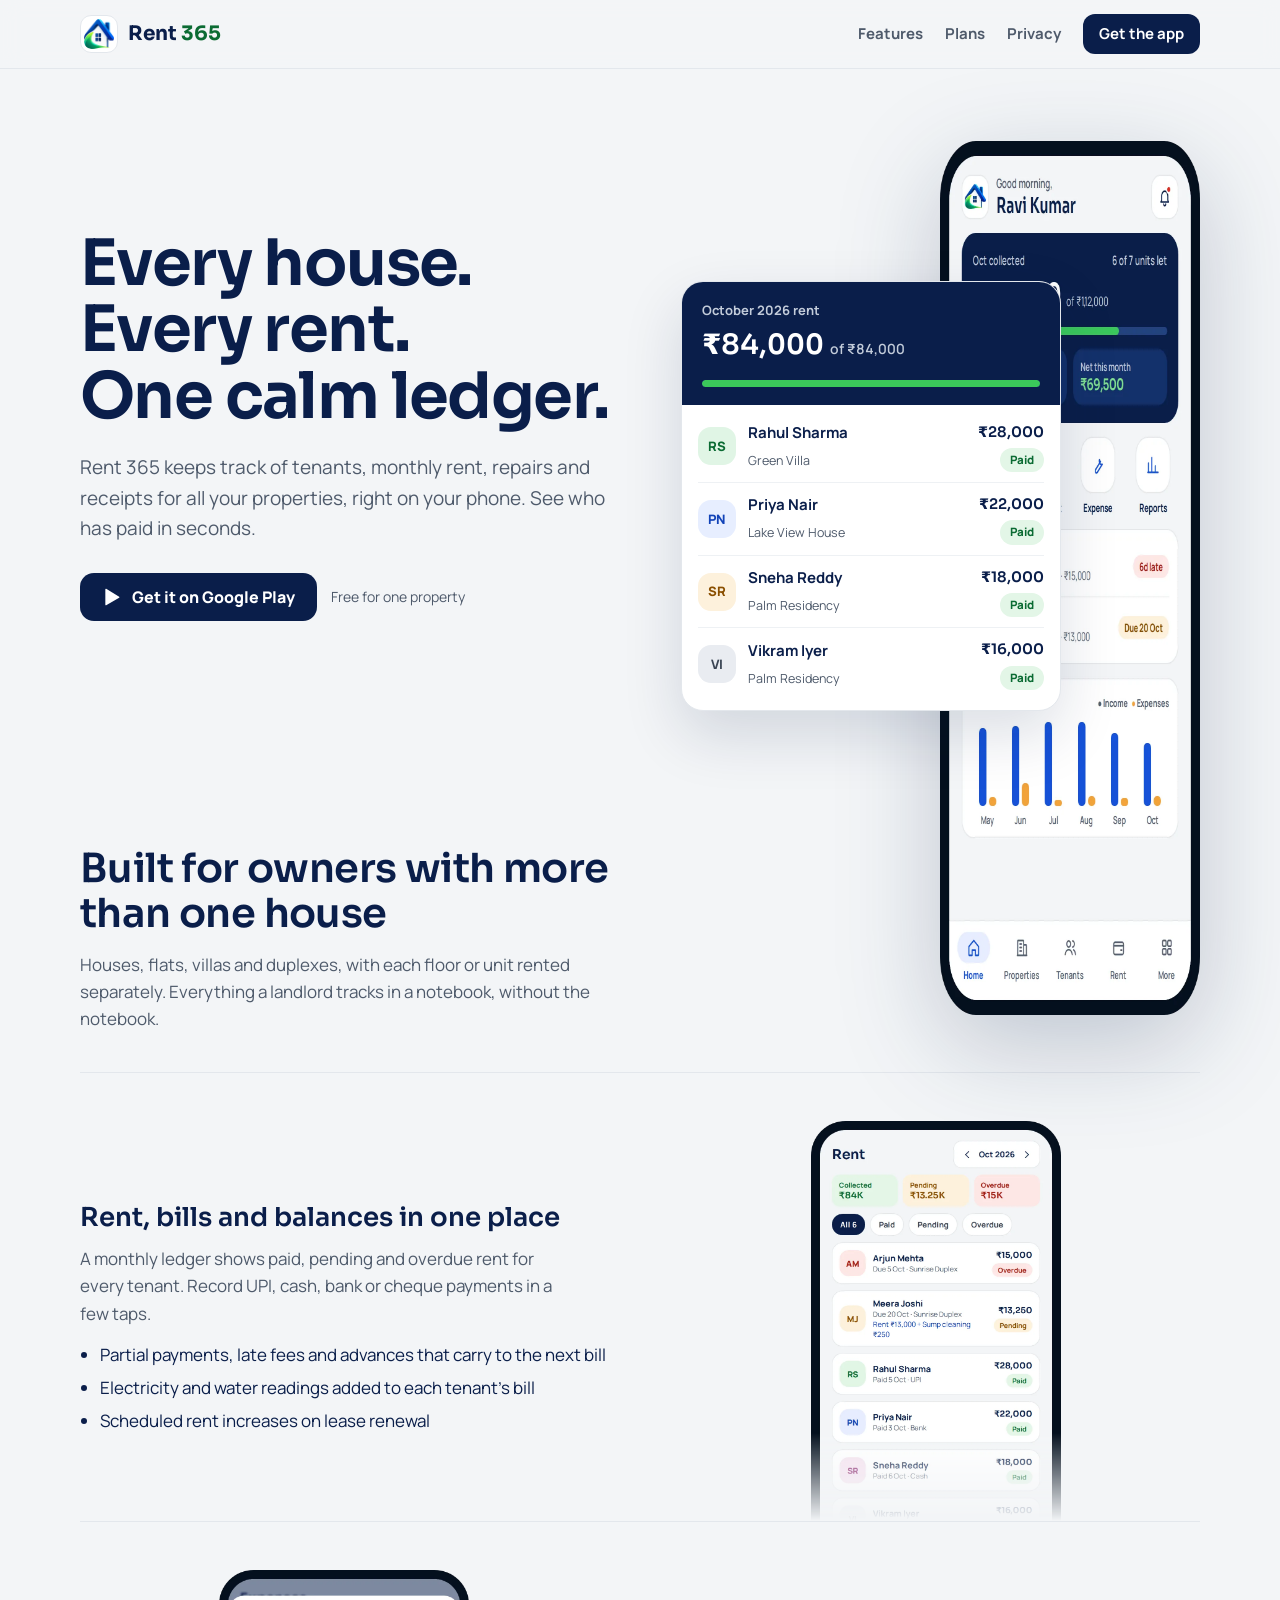
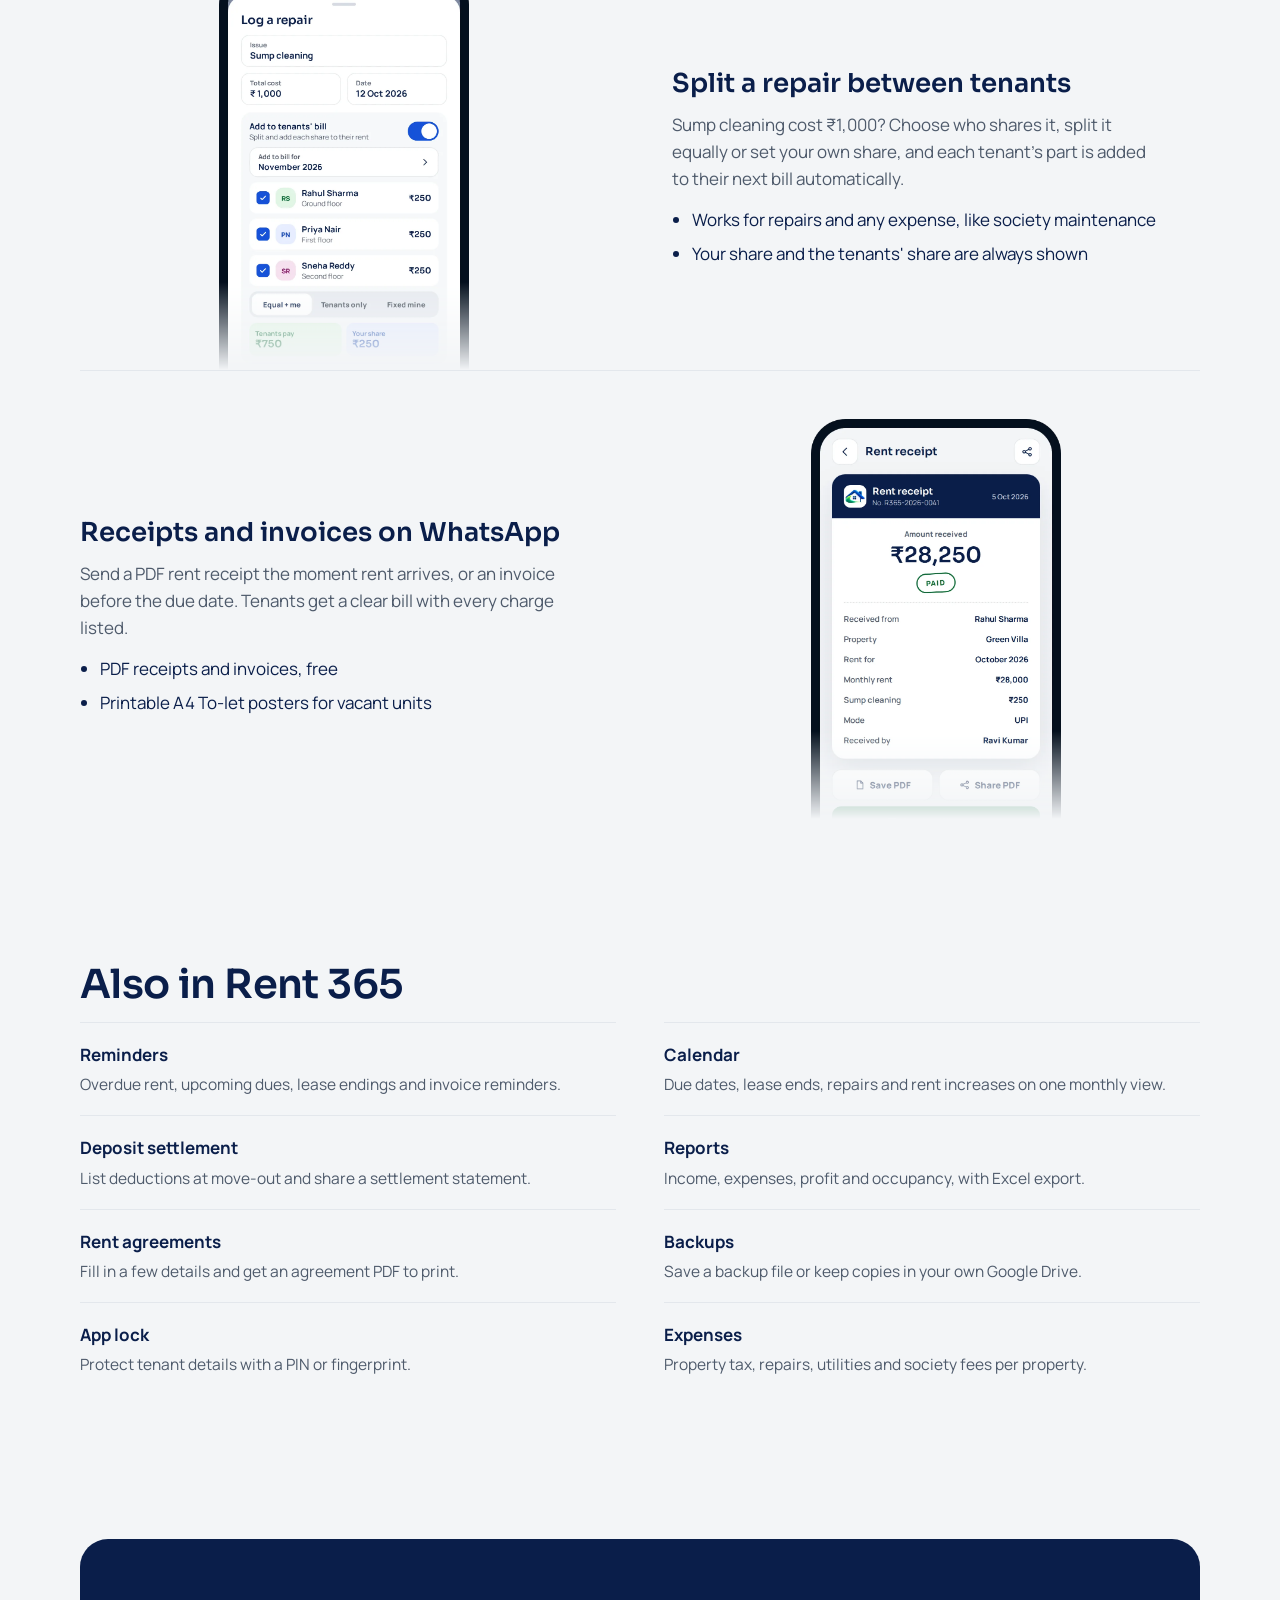
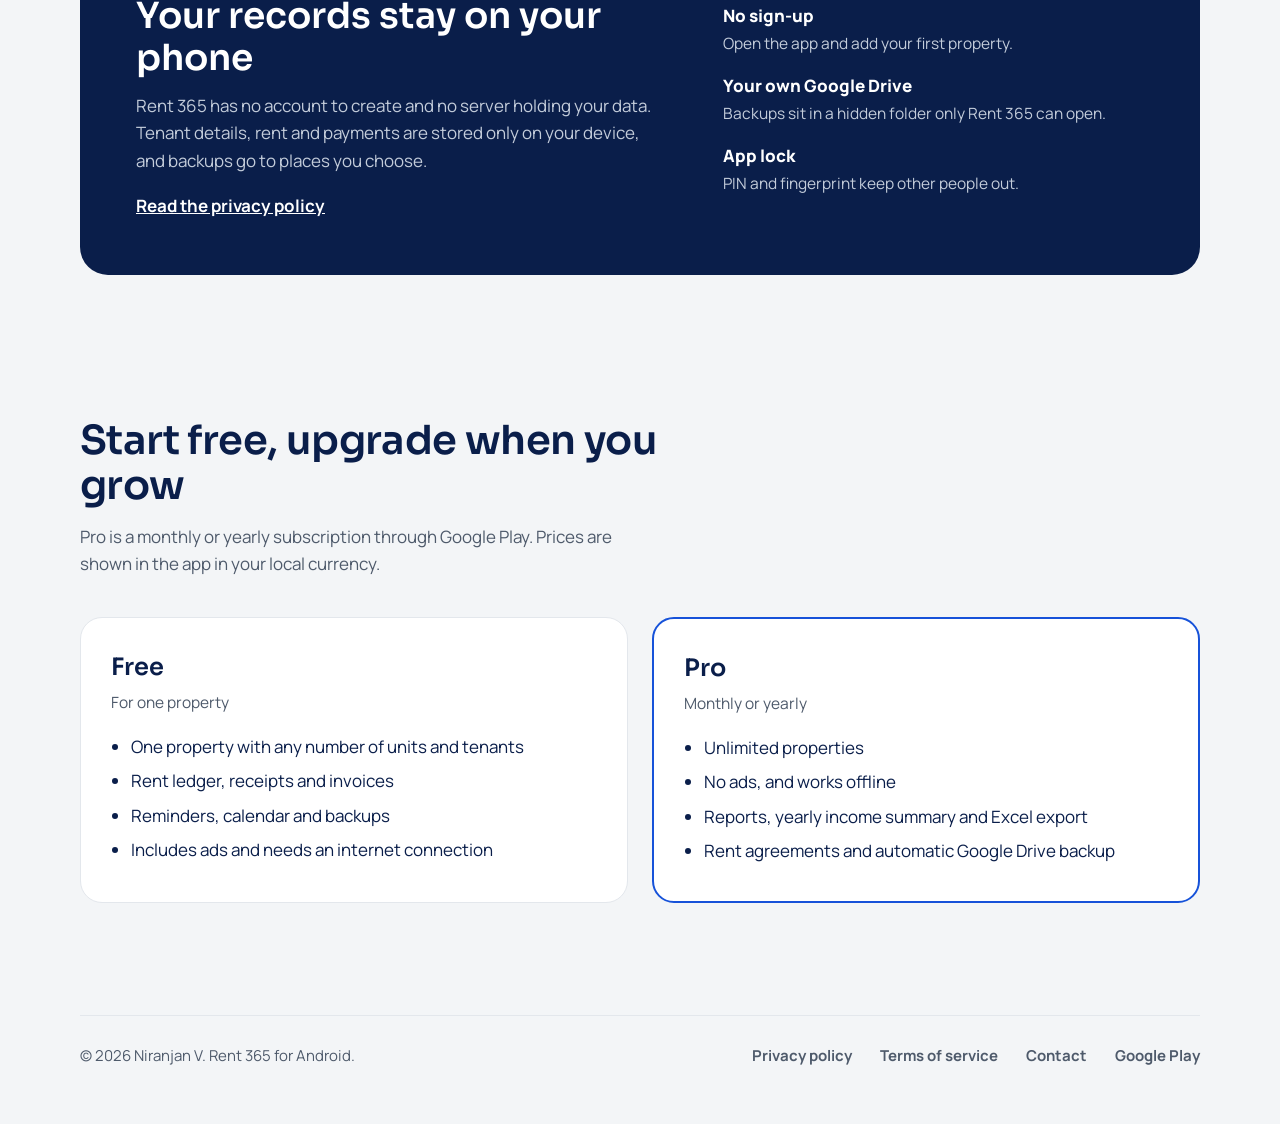
==== index.html @ f8a80441 "Add files via upload" ====
<!doctype html>
<html lang="en">
<head>
<meta charset="utf-8">
<meta name="viewport" content="width=device-width, initial-scale=1">
<title>Rent 365 – Rent manager for house owners</title>
<meta name="description" content="Track tenants, rent, repairs and receipts for all your rental properties in one simple Android app.">
<link rel="icon" href="/img/favicon.png">
<link rel="preconnect" href="https://fonts.googleapis.com">
<link rel="preconnect" href="https://fonts.gstatic.com" crossorigin>
<link href="https://fonts.googleapis.com/css2?family=Manrope:wght@400;500;600;700;800&family=Sora:wght@500;600;700&display=swap" rel="stylesheet">
<link rel="stylesheet" href="/styles.css">
<meta property="og:title" content="Rent 365 – Rent manager for house owners">
<meta property="og:description" content="Tenants, rent, repairs and receipts for all your properties, on your phone.">
<meta property="og:image" content="/img/icon.png">
</head>
<body>
<header class="site-header">
  <div class="wrap">
    <a class="brand" href="/"><img src="/img/icon.png" alt="" width="38" height="38"><span class="brand-name">Rent <em>365</em></span></a>
    <nav class="site-nav" aria-label="Main">
      <a href="#features">Features</a>
      <a href="#plans">Plans</a>
      <a href="/privacy">Privacy</a>
      <a class="btn btn-primary btn-small" href="https://play.google.com/store/apps/details?id=com.ncaps.rent365">Get the app</a>
    </nav>
  </div>
</header>

<main>
  <section class="hero">
    <div class="wrap">
      <div>
        <h1>Every house.<br>Every rent.<br>One calm ledger.</h1>
        <p class="lead">Rent 365 keeps track of tenants, monthly rent, repairs and receipts for all your properties, right on your phone. See who has paid in seconds.</p>
        <div class="actions">
          <a class="btn btn-primary" href="https://play.google.com/store/apps/details?id=com.ncaps.rent365">
            <svg width="20" height="20" viewBox="0 0 24 24" aria-hidden="true" fill="currentColor"><path d="M4 2.8v18.4c0 .5.5.8 1 .6l15.6-8.9c.5-.3.5-1 0-1.3L5 2.2c-.5-.2-1 .1-1 .6z"/></svg>
            Get it on Google Play
          </a>
          <span class="note">Free for one property</span>
        </div>
      </div>

      <div class="stage" aria-label="Example rent ledger for October">
        <img class="phone" src="/img/dashboard.webp" alt="Rent 365 home screen showing rent collected this month" width="420" height="874">
        <div class="ledger" id="ledger">
          <div class="ledger-head">
            <div class="month">October 2026 rent</div>
            <div class="total"><span id="collected">₹62,000</span> <span class="of">of ₹84,000</span></div>
            <div class="bar"><i id="bar"></i></div>
          </div>
          <ul>
            <li><span class="av" style="background:#E0F5E5;color:#0B6B33">RS</span><span class="who"><b>Rahul Sharma</b><small>Green Villa</small></span><span class="amt">₹28,000<br><span class="chip paid">Paid</span></span></li>
            <li><span class="av" style="background:#E7EEFF;color:#1243B8">PN</span><span class="who"><b>Priya Nair</b><small>Lake View House</small></span><span class="amt">₹22,000<br><span class="chip due" data-amount="22000">Due 5 Oct</span></span></li>
            <li><span class="av" style="background:#FDF1DC;color:#8A4F00">SR</span><span class="who"><b>Sneha Reddy</b><small>Palm Residency</small></span><span class="amt">₹18,000<br><span class="chip paid">Paid</span></span></li>
            <li><span class="av" style="background:#E9ECF1;color:#3A4453">VI</span><span class="who"><b>Vikram Iyer</b><small>Palm Residency</small></span><span class="amt">₹16,000<br><span class="chip paid">Paid</span></span></li>
          </ul>
        </div>
      </div>
    </div>
  </section>

  <section class="section" id="features">
    <div class="wrap">
      <h2 class="section-title">Built for owners with more than one house</h2>
      <p class="section-intro">Houses, flats, villas and duplexes, with each floor or unit rented separately. Everything a landlord tracks in a notebook, without the notebook.</p>

      <div class="feature">
        <div>
          <h3>Rent, bills and balances in one place</h3>
          <p>A monthly ledger shows paid, pending and overdue rent for every tenant. Record UPI, cash, bank or cheque payments in a few taps.</p>
          <ul>
            <li>Partial payments, late fees and advances that carry to the next bill</li>
            <li>Electricity and water readings added to each tenant's bill</li>
            <li>Scheduled rent increases on lease renewal</li>
          </ul>
        </div>
        <div class="feature-media"><img src="/img/rent.webp" alt="Rent ledger with paid, pending and overdue tenants" loading="lazy" width="420" height="874"></div>
      </div>

      <div class="feature">
        <div>
          <h3>Split a repair between tenants</h3>
          <p>Sump cleaning cost ₹1,000? Choose who shares it, split it equally or set your own share, and each tenant's part is added to their next bill automatically.</p>
          <ul>
            <li>Works for repairs and any expense, like society maintenance</li>
            <li>Your share and the tenants' share are always shown</li>
          </ul>
        </div>
        <div class="feature-media"><img src="/img/split.webp" alt="Repair cost split between three tenants and the owner" loading="lazy" width="420" height="874"></div>
      </div>

      <div class="feature">
        <div>
          <h3>Receipts and invoices on WhatsApp</h3>
          <p>Send a PDF rent receipt the moment rent arrives, or an invoice before the due date. Tenants get a clear bill with every charge listed.</p>
          <ul>
            <li>PDF receipts and invoices, free</li>
            <li>Printable A4 To-let posters for vacant units</li>
          </ul>
        </div>
        <div class="feature-media"><img src="/img/receipt.webp" alt="Rent receipt ready to send on WhatsApp" loading="lazy" width="420" height="874"></div>
      </div>
    </div>
  </section>

  <section class="section">
    <div class="wrap">
      <h2 class="section-title">Also in Rent 365</h2>
      <ul class="also">
        <li><b>Reminders</b><span>Overdue rent, upcoming dues, lease endings and invoice reminders.</span></li>
        <li><b>Calendar</b><span>Due dates, lease ends, repairs and rent increases on one monthly view.</span></li>
        <li><b>Deposit settlement</b><span>List deductions at move-out and share a settlement statement.</span></li>
        <li><b>Reports</b><span>Income, expenses, profit and occupancy, with Excel export.</span></li>
        <li><b>Rent agreements</b><span>Fill in a few details and get an agreement PDF to print.</span></li>
        <li><b>Backups</b><span>Save a backup file or keep copies in your own Google Drive.</span></li>
        <li><b>App lock</b><span>Protect tenant details with a PIN or fingerprint.</span></li>
        <li><b>Expenses</b><span>Property tax, repairs, utilities and society fees per property.</span></li>
      </ul>
    </div>
  </section>

  <section class="section">
    <div class="wrap">
      <div class="band">
        <div>
          <h2>Your records stay on your phone</h2>
          <p>Rent 365 has no account to create and no server holding your data. Tenant details, rent and payments are stored only on your device, and backups go to places you choose.</p>
          <a href="/privacy">Read the privacy policy</a>
        </div>
        <dl>
          <dt>No sign-up</dt><dd>Open the app and add your first property.</dd>
          <dt>Your own Google Drive</dt><dd>Backups sit in a hidden folder only Rent 365 can open.</dd>
          <dt>App lock</dt><dd>PIN and fingerprint keep other people out.</dd>
        </dl>
      </div>
    </div>
  </section>

  <section class="section" id="plans">
    <div class="wrap">
      <h2 class="section-title">Start free, upgrade when you grow</h2>
      <p class="section-intro">Pro is a monthly or yearly subscription through Google Play. Prices are shown in the app in your local currency.</p>
      <div class="plans">
        <div class="plan">
          <h3>Free</h3>
          <p class="price">For one property</p>
          <ul>
            <li>One property with any number of units and tenants</li>
            <li>Rent ledger, receipts and invoices</li>
            <li>Reminders, calendar and backups</li>
            <li>Includes ads and needs an internet connection</li>
          </ul>
        </div>
        <div class="plan pro">
          <h3>Pro</h3>
          <p class="price">Monthly or yearly</p>
          <ul>
            <li>Unlimited properties</li>
            <li>No ads, and works offline</li>
            <li>Reports, yearly income summary and Excel export</li>
            <li>Rent agreements and automatic Google Drive backup</li>
          </ul>
        </div>
      </div>
    </div>
  </section>
</main>

<footer class="site-footer">
  <div class="wrap">
    <span class="copy">© 2026 Niranjan V. Rent 365 for Android.</span>
    <a href="/privacy">Privacy policy</a>
    <a href="/terms">Terms of service</a>
    <a href="mailto:niranjanvevo@gmail.com">Contact</a>
    <a href="https://play.google.com/store/apps/details?id=com.ncaps.rent365">Google Play</a>
  </div>
</footer>

<script>
// One moment of motion: pending rent turns to "Paid" and the total fills up.
(function () {
  var reduce = window.matchMedia('(prefers-reduced-motion: reduce)').matches;
  var due = Array.prototype.slice.call(document.querySelectorAll('#ledger .chip.due'));
  var collectedEl = document.getElementById('collected');
  var bar = document.getElementById('bar');
  var collected = 62000, expected = 84000;
  function fmt(n) { return '₹' + n.toLocaleString('en-IN'); }
  function settle(chip) {
    chip.classList.remove('due'); chip.classList.add('paid', 'pop'); chip.textContent = 'Paid';
    collected += Number(chip.getAttribute('data-amount'));
    collectedEl.textContent = fmt(collected);
    bar.style.width = Math.round(collected / expected * 100) + '%';
  }
  if (reduce) { due.forEach(settle); return; }
  due.forEach(function (chip, i) { setTimeout(function () { settle(chip); }, 1400 + i * 900); });
})();
</script>
</body>
</html>
---- styles.css ----
:root {
  --navy: #0A1E4A;
  --navy-2: #13306B;
  --blue: #1652D9;
  --blue-soft: #E7EEFF;
  --green: #0B6B33;
  --green-bright: #3BC85A;
  --green-soft: #E3F6E7;
  --amber: #8A4F00;
  --amber-soft: #FDF1DC;
  --red: #A61B12;
  --red-soft: #FDE7E5;
  --ground: #F3F5F7;
  --line: #E3E7EC;
  --ink: #0A1E4A;
  --muted: #4E5A6B;
  --white: #FFFFFF;
  --display: "Sora", "Segoe UI", system-ui, sans-serif;
  --body: "Manrope", "Segoe UI", system-ui, sans-serif;
}
*, *::before, *::after { box-sizing: border-box; }
html { scroll-behavior: smooth; }
body { margin: 0; background: var(--ground); color: var(--ink); font-family: var(--body); font-size: 17px; line-height: 1.6; -webkit-font-smoothing: antialiased; }
img { max-width: 100%; display: block; }
a { color: var(--blue); }
a:hover { color: #0F3FA8; }
:focus-visible { outline: 3px solid var(--blue); outline-offset: 3px; border-radius: 6px; }
.wrap { width: min(1120px, 100% - 40px); margin-inline: auto; }

/* ---- Header */
.site-header { position: sticky; top: 0; z-index: 10; background: rgba(243,245,247,.92); backdrop-filter: blur(10px); border-bottom: 1px solid var(--line); }
.site-header .wrap { display: flex; align-items: center; gap: 24px; height: 68px; }
.brand { display: flex; align-items: center; gap: 10px; text-decoration: none; color: var(--ink); font-family: var(--display); font-weight: 700; font-size: 20px; }
.brand img { width: 38px; height: 38px; border-radius: 11px; background: #fff; border: 1px solid var(--line); padding: 3px; }
.brand-name em { font-style: normal; color: var(--green); }
.site-nav { margin-left: auto; display: flex; align-items: center; gap: 22px; }
.site-nav a { color: var(--muted); text-decoration: none; font-weight: 700; font-size: 15px; }
.site-nav a:hover { color: var(--ink); }
.btn { display: inline-flex; align-items: center; gap: 10px; min-height: 48px; padding: 0 22px; border-radius: 14px; font-weight: 800; font-size: 16px; text-decoration: none; transition: transform .15s ease, background-color .2s ease; }
.btn:active { transform: scale(.98); }
.btn-primary { background: var(--navy); color: #fff; }
.btn-primary:hover { background: var(--navy-2); color: #fff; }
.btn-small { min-height: 40px; padding: 0 16px; font-size: 14px; border-radius: 12px; }
.site-nav .btn-small { color: #fff; }
.btn svg { flex: none; }

/* ---- Hero */
.hero { padding: 72px 0 64px; }
.hero .wrap { display: grid; grid-template-columns: 1.05fr 1fr; gap: 56px; align-items: center; }
.hero h1 { font-family: var(--display); font-weight: 650; font-size: clamp(38px, 5.4vw, 64px); line-height: 1.04; letter-spacing: -0.025em; margin: 0 0 22px; }
.hero p.lead { font-size: 19px; color: var(--muted); max-width: 46ch; margin: 0 0 30px; }
.hero .actions { display: flex; flex-wrap: wrap; gap: 14px; align-items: center; }
.hero .note { font-size: 14px; color: var(--muted); }

.stage { position: relative; min-height: 570px; }
.stage .phone { position: absolute; right: 0; top: 0; width: 260px; filter: drop-shadow(0 30px 50px rgba(10,30,74,.22)); }
.ledger { position: absolute; left: 0; bottom: 0; width: min(380px, 100%); background: #fff; border: 1px solid var(--line); border-radius: 22px; box-shadow: 0 24px 60px rgba(10,30,74,.14); overflow: hidden; z-index: 2; }
.ledger-head { background: var(--navy); color: #fff; padding: 18px 20px; }
.ledger-head .month { font-size: 13px; color: #C3CCDA; font-weight: 700; }
.ledger-head .total { font-family: var(--display); font-size: 28px; font-weight: 600; margin-top: 2px; font-variant-numeric: tabular-nums; }
.ledger-head .of { font-size: 14px; color: #C3CCDA; font-family: var(--body); font-weight: 600; }
.bar { height: 7px; background: #24427F; border-radius: 99px; margin-top: 12px; overflow: hidden; }
.bar i { display: block; height: 100%; width: 74%; background: var(--green-bright); border-radius: 99px; transition: width .7s cubic-bezier(.2,.8,.2,1); }
.ledger ul { list-style: none; margin: 0; padding: 6px 16px 10px; }
.ledger li { display: grid; grid-template-columns: 38px 1fr auto; gap: 12px; align-items: center; padding: 10px 0; border-bottom: 1px solid #EEF1F4; }
.ledger li:last-child { border-bottom: 0; }
.av { width: 38px; height: 38px; border-radius: 13px; display: grid; place-items: center; font-weight: 800; font-size: 13px; }
.who b { display: block; font-size: 15px; }
.who small { color: var(--muted); font-size: 12.5px; }
.amt { text-align: right; font-family: var(--display); font-size: 14.5px; font-weight: 600; }
.chip { display: inline-block; margin-top: 4px; padding: 3px 10px; border-radius: 99px; font-family: var(--body); font-size: 11.5px; font-weight: 800; transition: background-color .35s ease, color .35s ease; }
.chip.paid { background: var(--green-soft); color: var(--green); }
.chip.due { background: var(--amber-soft); color: var(--amber); }
.chip.late { background: var(--red-soft); color: var(--red); }
.chip.pop { animation: pop .45s cubic-bezier(.2,1.4,.3,1); }
@keyframes pop { 0% { transform: scale(.7); } 100% { transform: scale(1); } }

/* ---- Feature rows */
.section { padding: 72px 0; }
.section-title { font-family: var(--display); font-weight: 600; font-size: clamp(28px, 3.4vw, 40px); line-height: 1.12; letter-spacing: -0.015em; margin: 0 0 14px; max-width: 20ch; }
.section-intro { color: var(--muted); max-width: 56ch; margin: 0 0 40px; }
.feature { display: grid; grid-template-columns: 1fr 1fr; gap: 64px; align-items: center; padding: 48px 0 0; border-top: 1px solid var(--line); }
.feature:nth-of-type(even) .feature-media { order: -1; }
.feature h3 { font-family: var(--display); font-weight: 600; font-size: 26px; line-height: 1.2; margin: 0 0 12px; }
.feature p { color: var(--muted); margin: 0 0 14px; max-width: 48ch; }
.feature ul { margin: 0; padding-left: 20px; color: var(--ink); }
.feature li { margin: 6px 0; }
.feature-media { display: flex; justify-content: center; }
.feature-media img { width: 250px; height: 400px; object-fit: cover; object-position: top; -webkit-mask-image: linear-gradient(to bottom, #000 78%, transparent); mask-image: linear-gradient(to bottom, #000 78%, transparent); }

/* ---- Also included */
.also { display: grid; grid-template-columns: repeat(2, minmax(0, 1fr)); gap: 0 48px; margin: 0; padding: 0; list-style: none; }
.also li { padding: 18px 0; border-top: 1px solid var(--line); }
.also b { display: block; font-size: 17px; margin-bottom: 2px; }
.also span { color: var(--muted); font-size: 15.5px; }

/* ---- Privacy band */
.band { background: var(--navy); color: #fff; border-radius: 28px; padding: 56px; display: grid; grid-template-columns: 1.3fr 1fr; gap: 40px; align-items: center; }
.band h2 { font-family: var(--display); font-weight: 600; font-size: clamp(26px, 3vw, 36px); line-height: 1.15; margin: 0 0 14px; }
.band p { color: #C3CCDA; margin: 0 0 18px; max-width: 52ch; }
.band a { color: #fff; font-weight: 700; }
.band dl { margin: 0; }
.band dt { font-weight: 800; }
.band dd { margin: 2px 0 16px; color: #C3CCDA; font-size: 15.5px; }

/* ---- Plans */
.plans { display: grid; grid-template-columns: 1fr 1fr; gap: 24px; }
.plan { background: #fff; border: 1px solid var(--line); border-radius: 22px; padding: 30px; }
.plan.pro { border: 2px solid var(--blue); }
.plan h3 { font-family: var(--display); font-weight: 600; font-size: 24px; margin: 0 0 4px; }
.plan .price { color: var(--muted); margin: 0 0 18px; font-size: 15.5px; }
.plan ul { margin: 0; padding-left: 20px; }
.plan li { margin: 7px 0; }

/* ---- Footer */
.site-footer { padding: 40px 0 56px; color: var(--muted); font-size: 15px; }
.site-footer .wrap { display: flex; flex-wrap: wrap; gap: 14px 28px; align-items: center; border-top: 1px solid var(--line); padding-top: 28px; }
.site-footer a { color: var(--muted); font-weight: 700; text-decoration: none; }
.site-footer a:hover { color: var(--ink); }
.site-footer .copy { margin-right: auto; }

/* ---- Long-form (privacy) */
.doc { padding: 56px 0 24px; }
.doc .wrap { max-width: 760px; }
.doc h1 { font-family: var(--display); font-weight: 650; font-size: clamp(34px, 4.6vw, 48px); line-height: 1.08; letter-spacing: -0.02em; margin: 0 0 10px; }
.doc .meta { color: var(--muted); margin: 0 0 36px; }
.doc .summary { background: #fff; border: 1px solid var(--line); border-left: 5px solid var(--green); border-radius: 14px; padding: 18px 22px; margin: 0 0 40px; }
.doc .summary p { margin: 0; }
.doc h2 { font-family: var(--display); font-weight: 600; font-size: 24px; line-height: 1.25; margin: 44px 0 12px; scroll-margin-top: 90px; }
.doc p, .doc li { line-height: 1.7; }
.doc ul, .doc ol { padding-left: 22px; }
.doc li { margin: 6px 0; }
.doc table { width: 100%; border-collapse: collapse; margin: 14px 0 6px; font-size: 15.5px; background: #fff; border-radius: 12px; overflow: hidden; border: 1px solid var(--line); }
.doc th, .doc td { text-align: left; padding: 11px 14px; border-bottom: 1px solid var(--line); vertical-align: top; }
.doc th { background: #F7F8FA; font-weight: 800; }
.doc tr:last-child td { border-bottom: 0; }
.table-scroll { overflow-x: auto; }
.toc { columns: 2; column-gap: 32px; padding-left: 20px; margin: 0 0 8px; }
.toc li { break-inside: avoid; margin: 0 0 10px; }

/* ---- Responsive */
@media (max-width: 900px) {
  .hero .wrap, .feature, .band, .plans { grid-template-columns: 1fr; }
  .hero { padding-top: 40px; }
  .stage { min-height: 0; }
  .stage .phone { display: none; }
  .ledger { position: relative; width: 100%; max-width: 460px; }
  .feature:nth-of-type(even) .feature-media { order: 0; }
  .band { padding: 34px 26px; }
  .also { grid-template-columns: 1fr; }
}
@media (max-width: 560px) {
  body { font-size: 16px; }
  .site-nav a:not(.btn) { display: none; }
  .toc { columns: 1; }
}
@media (prefers-reduced-motion: reduce) {
  html { scroll-behavior: auto; }
  *, *::before, *::after { animation: none !important; transition: none !important; }
}
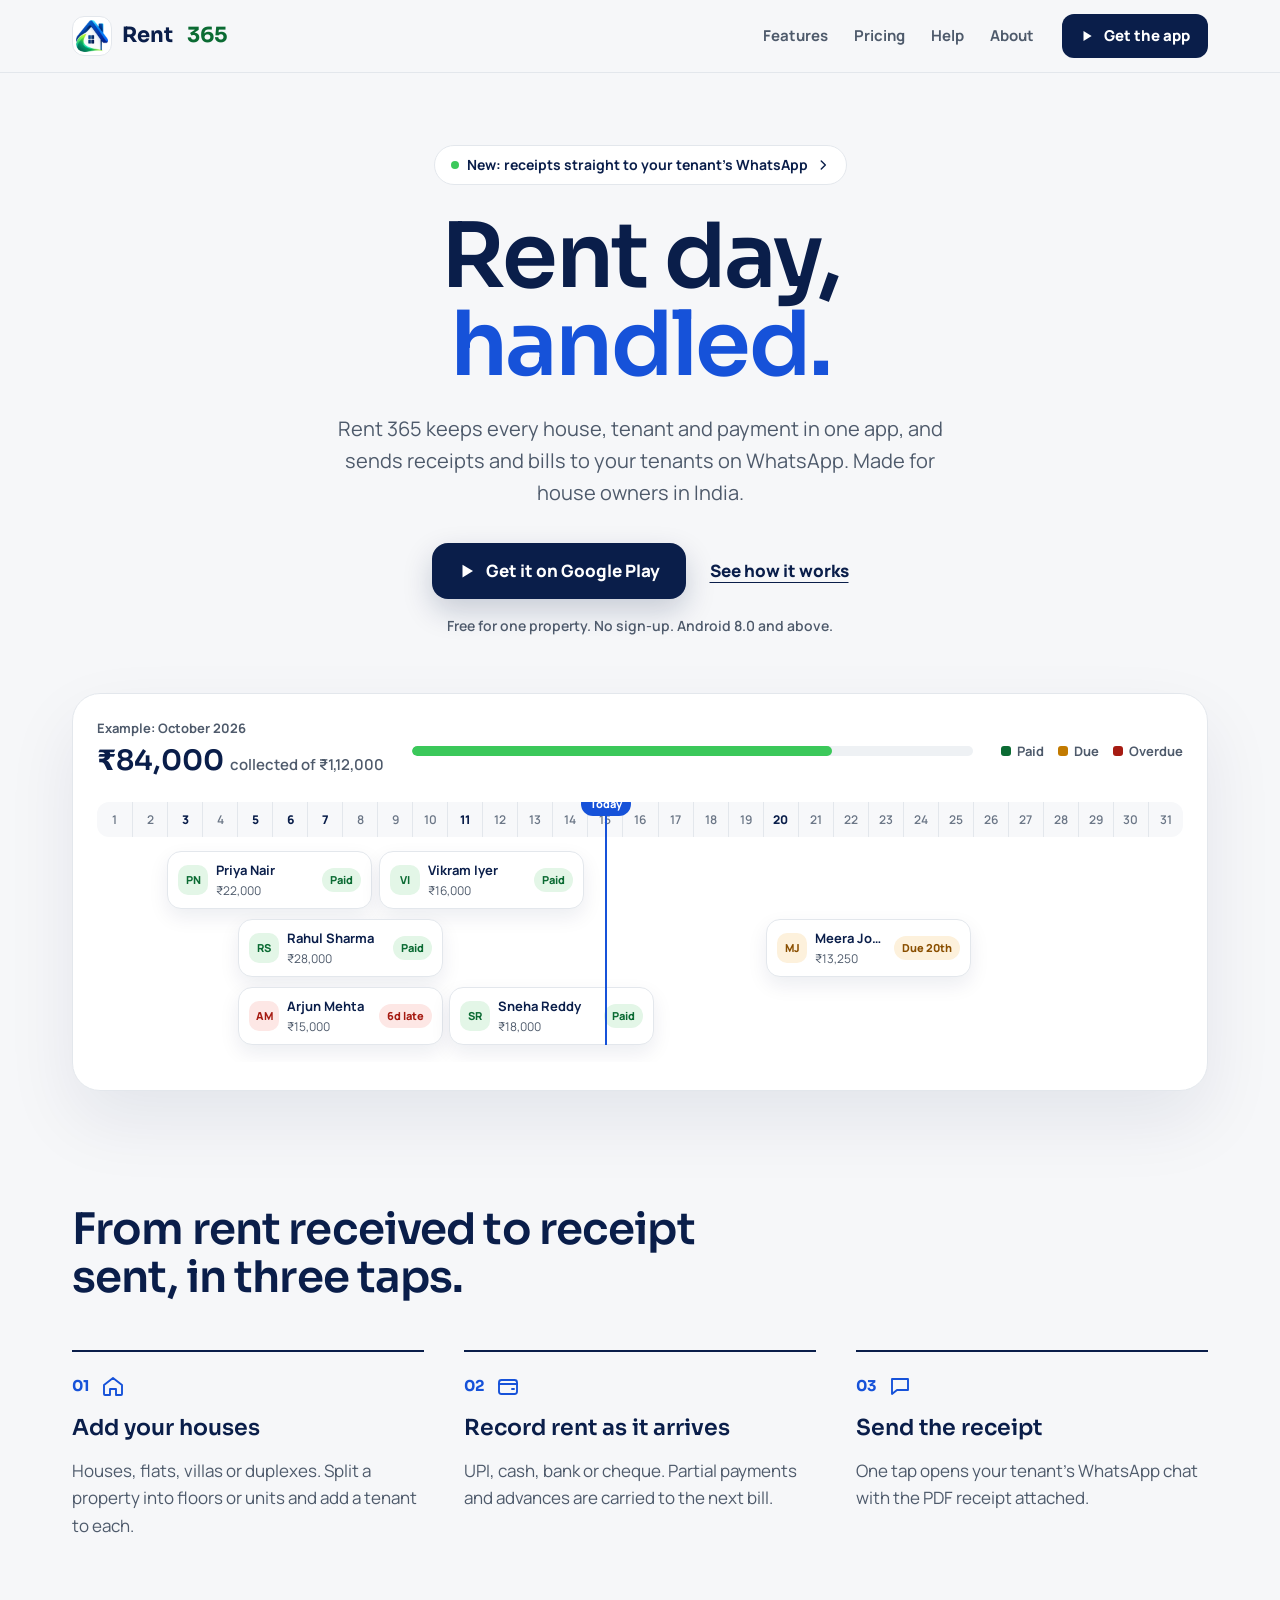
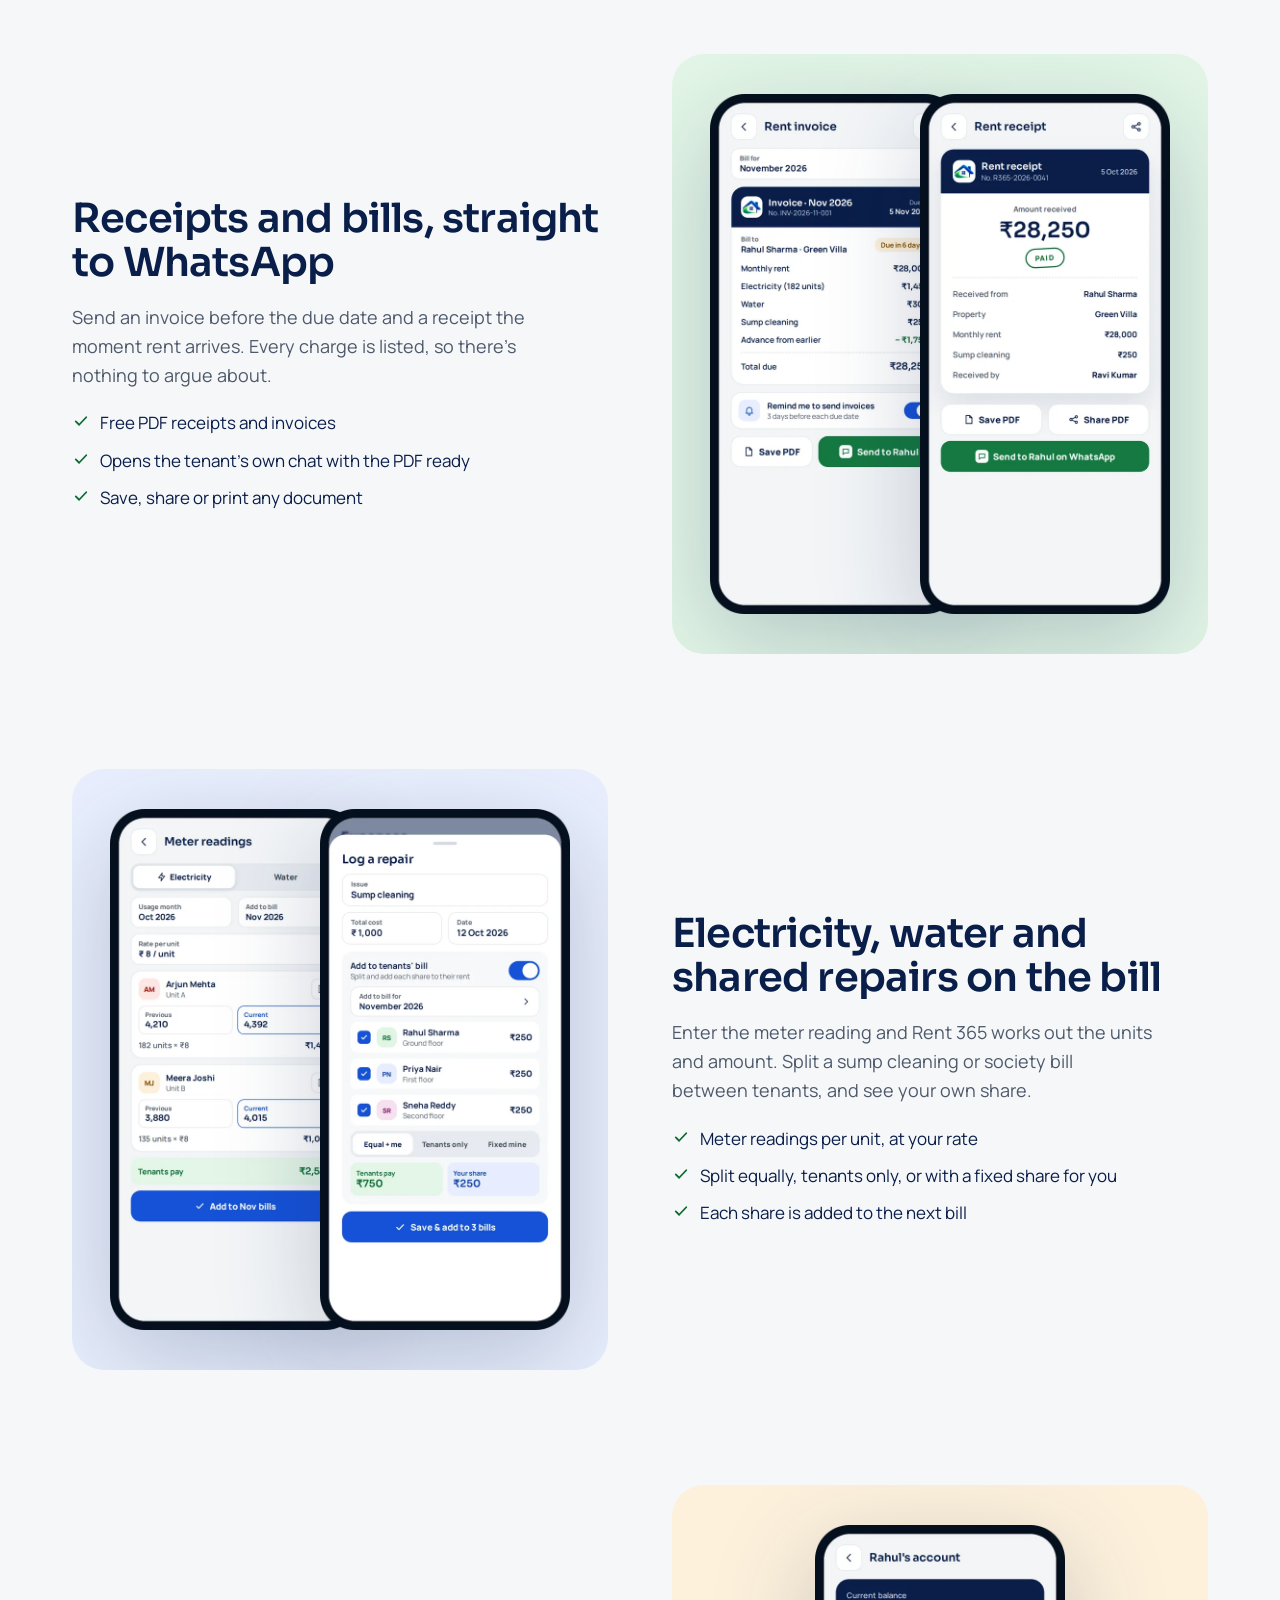
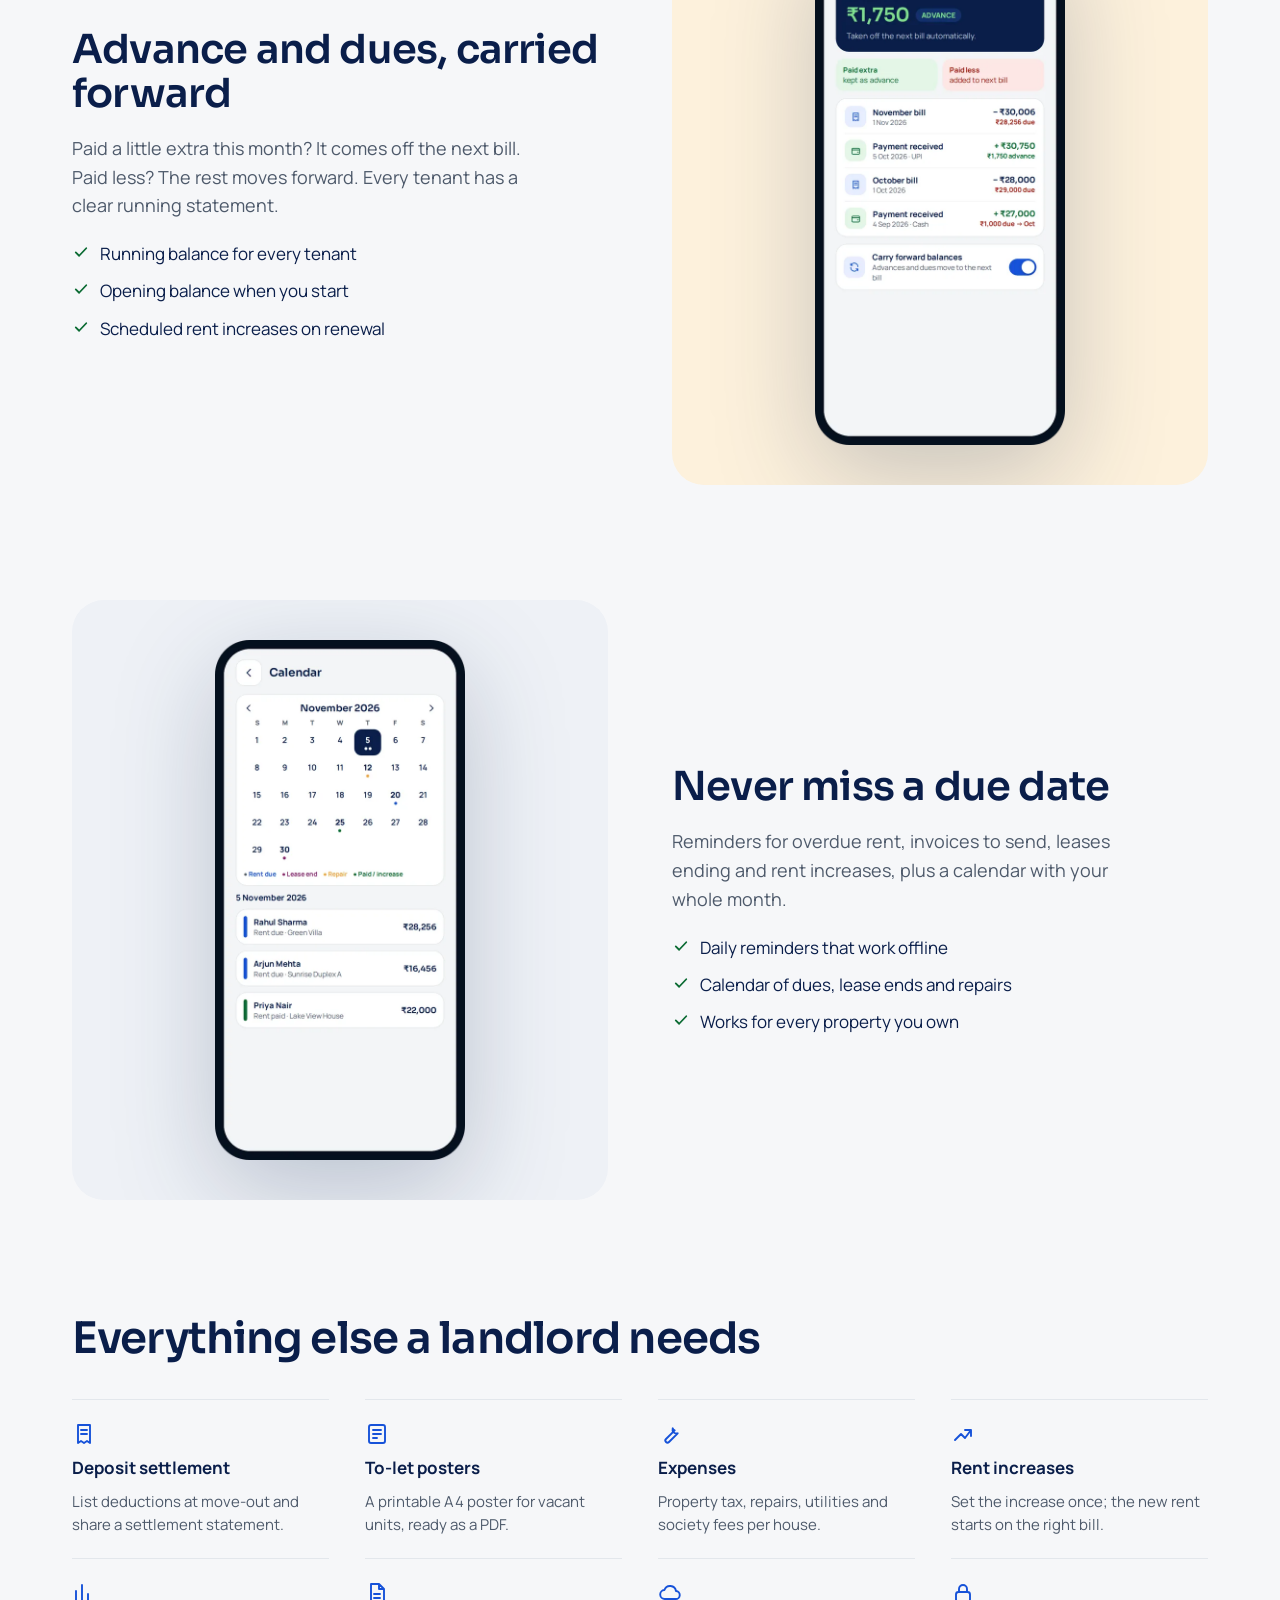
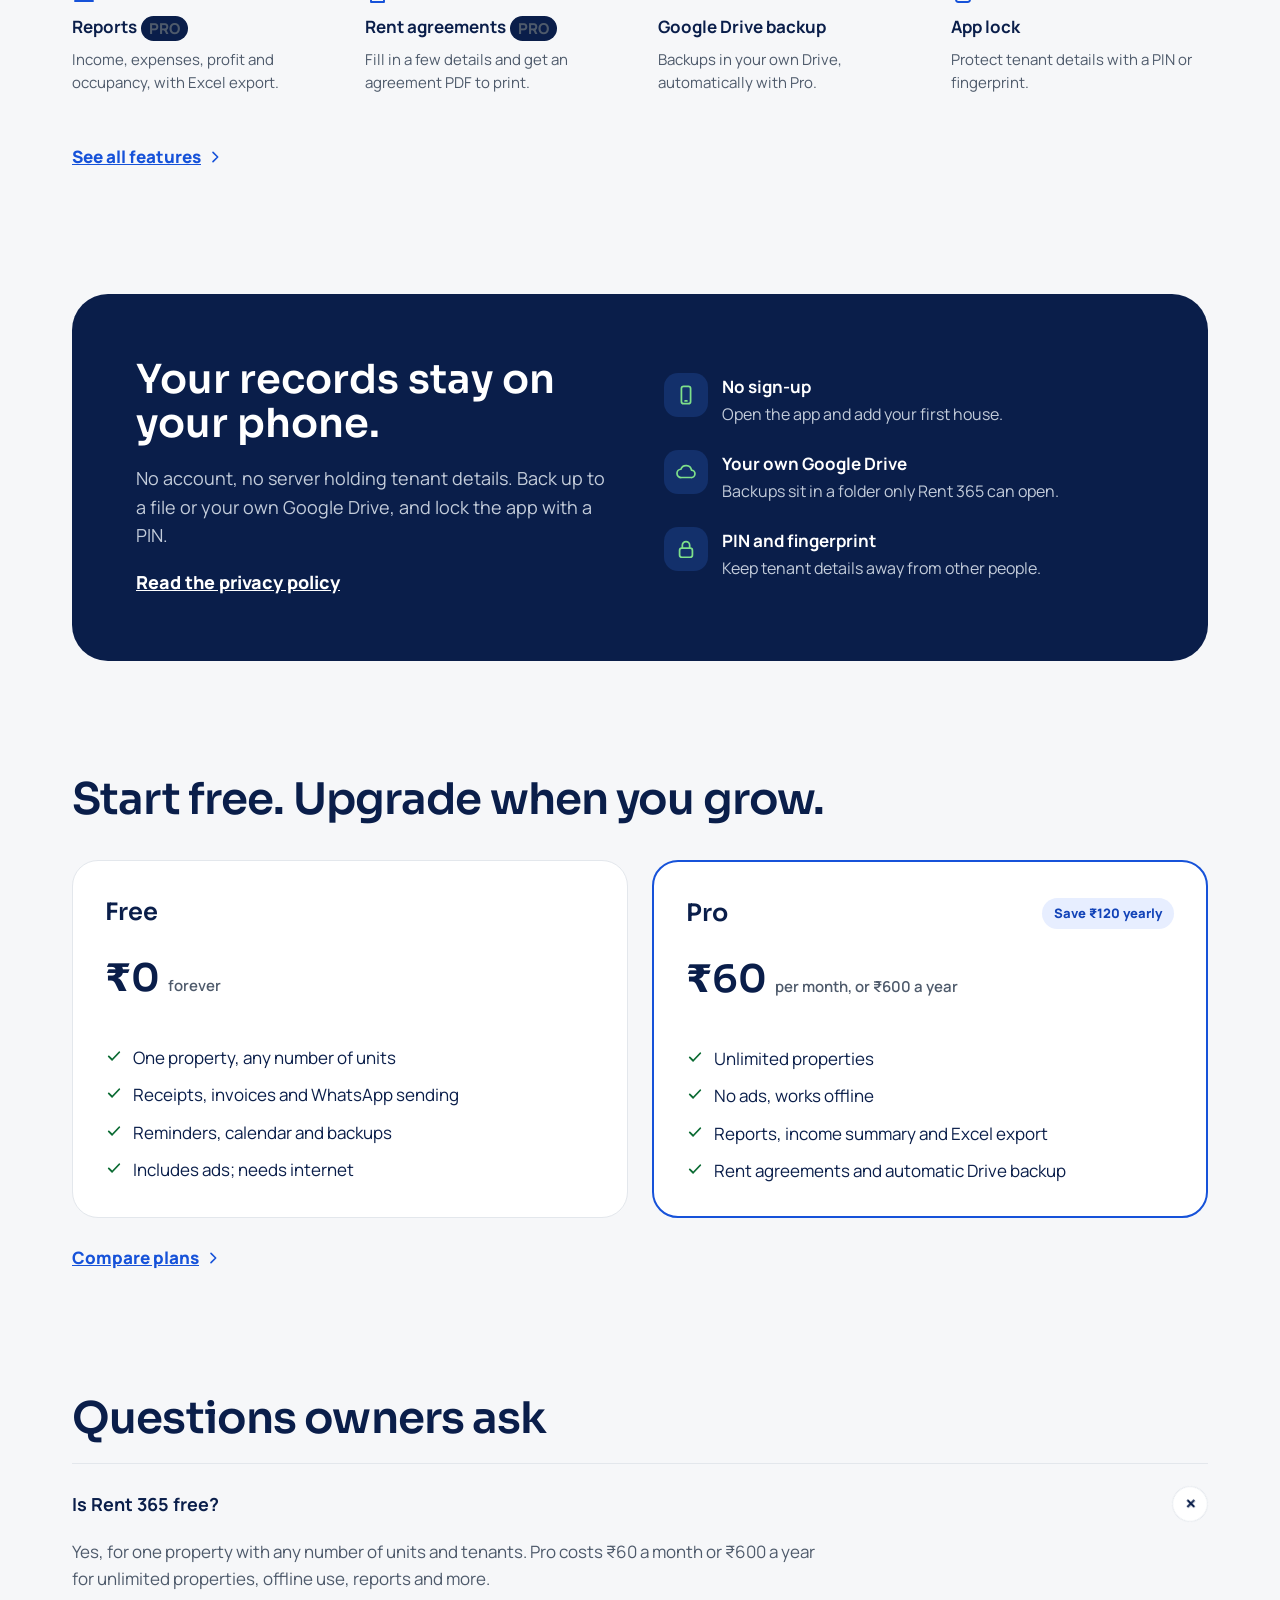
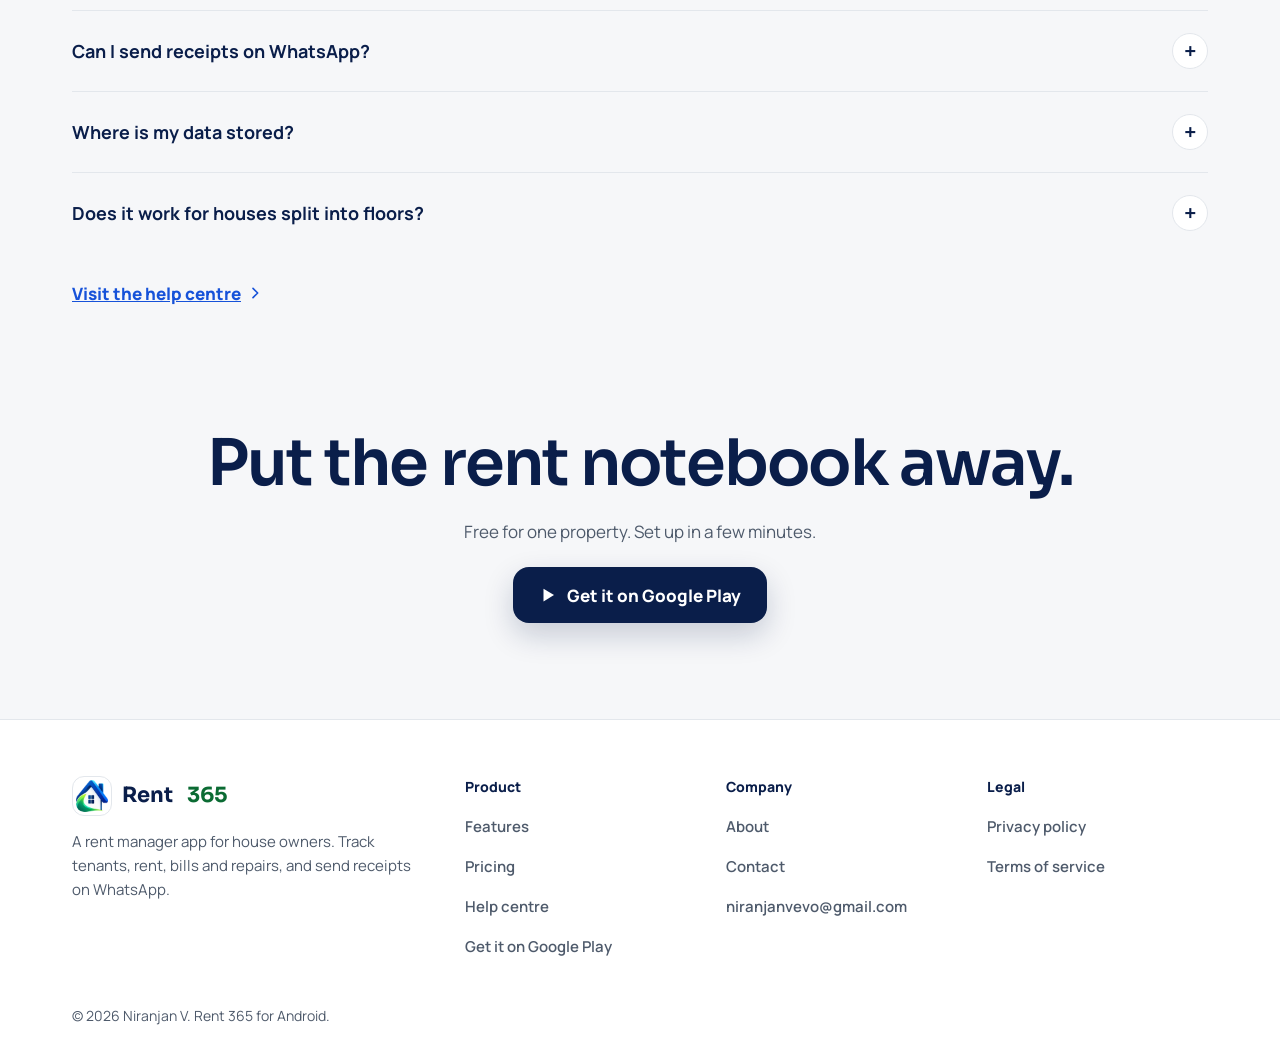
==== commit b5fe351c: "Add files via upload" ====
--- a/index.html
+++ b/index.html
@@ -1,201 +1,142 @@
 <!doctype html>
-<html lang="en">
+<html lang="en-IN">
 <head>
 <meta charset="utf-8">
 <meta name="viewport" content="width=device-width, initial-scale=1">
-<title>Rent 365 – Rent manager for house owners</title>
-<meta name="description" content="Track tenants, rent, repairs and receipts for all your rental properties in one simple Android app.">
-<link rel="icon" href="/img/favicon.png">
-<link rel="preconnect" href="https://fonts.googleapis.com">
-<link rel="preconnect" href="https://fonts.gstatic.com" crossorigin>
-<link href="https://fonts.googleapis.com/css2?family=Manrope:wght@400;500;600;700;800&family=Sora:wght@500;600;700&display=swap" rel="stylesheet">
-<link rel="stylesheet" href="/styles.css">
-<meta property="og:title" content="Rent 365 – Rent manager for house owners">
-<meta property="og:description" content="Tenants, rent, repairs and receipts for all your properties, on your phone.">
-<meta property="og:image" content="/img/icon.png">
+<title>Rent 365 – Rent manager app for house owners</title>
+<meta name="description" content="Track tenants, rent, electricity bills and repairs for all your rental properties. Send receipts and invoices on WhatsApp. Free for one property.">
+<meta name="robots" content="index, follow, max-image-preview:large">
+<link rel="canonical" href="https://SITE_URL/">
+<meta name="theme-color" content="#F6F7F9">
+<link rel="icon" href="/favicon.png" type="image/png">
+<link rel="apple-touch-icon" href="/apple-touch-icon.png">
+<link rel="preload" href="/fonts/sora.woff2" as="font" type="font/woff2" crossorigin>
+<link rel="preload" href="/fonts/manrope.woff2" as="font" type="font/woff2" crossorigin>
+
+<meta property="og:type" content="website">
+<meta property="og:site_name" content="Rent 365">
+<meta property="og:title" content="Rent 365 – Rent manager app for house owners">
+<meta property="og:description" content="Track tenants, rent, electricity bills and repairs for all your rental properties. Send receipts and invoices on WhatsApp. Free for one property.">
+<meta property="og:url" content="https://SITE_URL/">
+<meta property="og:image" content="https://SITE_URL/img/og-image.jpg">
+<meta property="og:image:width" content="1200">
+<meta property="og:image:height" content="630">
+<meta property="og:locale" content="en_IN">
+<meta name="twitter:card" content="summary_large_image">
+<style>@font-face{font-family:Sora;src:url(/fonts/sora.woff2) format("woff2");font-weight:100 900;font-display:swap}@font-face{font-family:Manrope;src:url(/fonts/manrope.woff2) format("woff2");font-weight:200 800;font-display:swap}:root{--navy:#0A1E4A;--blue:#1652D9;--green:#0B6B33;--lime:#3BC85A;--ground:#F6F7F9;--line:#E3E7EC;--muted:#4E5A6B;--display:Sora,"Segoe UI",system-ui,sans-serif;--body:Manrope,"Segoe UI",system-ui,sans-serif}*,*::before,*::after{box-sizing:border-box}html{scroll-behavior:smooth;-webkit-text-size-adjust:100%}body{margin:0;background:var(--ground);color:var(--navy);font-family:var(--body);font-size:17px;line-height:1.6;-webkit-font-smoothing:antialiased}img{max-width:100%;height:auto;display:block}a{color:var(--blue)}a:hover{color:#0F3FA8}:focus-visible{outline:3px solid var(--blue);outline-offset:3px;border-radius:6px}h1,h2,h3{font-family:var(--display);font-weight:600;color:var(--navy);margin:0}.wrap{max-width:1200px;margin:0 auto;padding:0 32px}.skip{position:absolute;left:-999px;top:8px;background:#fff;padding:10px 16px;border-radius:10px;z-index:99}.skip:focus{left:16px}.muted{color:var(--muted)}/* header */.hdr{position:sticky;top:0;z-index:20;background:rgba(246,247,249,.92);backdrop-filter:blur(12px);-webkit-backdrop-filter:blur(12px);border-bottom:1px solid var(--line)}.hdr .wrap{height:72px;display:flex;align-items:center;gap:28px}.brand{display:flex;align-items:center;gap:10px;text-decoration:none;color:var(--navy);font-family:var(--display);font-weight:700;font-size:21px}.brand img{width:40px;height:40px;border-radius:12px;background:#fff;border:1px solid var(--line);padding:3px}.brand em{font-style:normal;color:var(--green)}.nav{display:flex;gap:26px;margin-left:auto}.nav a{color:var(--muted);text-decoration:none;font-weight:700;font-size:15px;min-height:44px;display:inline-flex;align-items:center}.nav a:hover,.nav a[aria-current=page]{color:var(--navy)}.btn{display:inline-flex;align-items:center;gap:10px;min-height:48px;padding:0 22px;border-radius:14px;font-weight:800;font-size:16px;text-decoration:none;background:var(--navy);color:#fff;transition:transform .18s ease,background-color .2s ease;box-shadow:0 12px 30px rgba(10,30,74,.2)}.btn:hover{color:#fff;background:#13306B;transform:translateY(-2px)}.btn.lg{min-height:56px;padding:0 26px;font-size:17px;border-radius:16px}.btn.sm{min-height:44px;padding:0 18px;font-size:15px;border-radius:12px;box-shadow:none}.btn.light{background:#fff;color:var(--navy)}.btn.light:hover{background:#EEF2F8;color:var(--navy)}.hdr .btn.sm{margin-left:0}.mnav{display:none;margin-left:auto}.mnav summary{list-style:none;width:44px;height:44px;border-radius:12px;border:1px solid var(--line);background:#fff;display:flex;align-items:center;justify-content:center;cursor:pointer}.mnav summary::-webkit-details-marker{display:none}.mnav[open] .i-menu,.mnav:not([open]) .i-close{display:none}.mnav nav{position:absolute;left:12px;right:12px;top:68px;background:#fff;border:1px solid var(--line);border-radius:18px;padding:10px;box-shadow:0 20px 50px rgba(10,30,74,.15);display:flex;flex-direction:column}.mnav nav a{padding:12px 14px;border-radius:12px;color:var(--navy);text-decoration:none;font-weight:700;min-height:48px}.mnav nav a:hover{background:var(--ground)}/* breadcrumb */.crumbs ol{list-style:none;margin:0;padding:28px 0 0;display:flex;flex-wrap:wrap;gap:8px;font-size:14px}.crumbs li{display:flex;align-items:center;gap:8px}.crumbs a{color:var(--muted);text-decoration:none;font-weight:600}.crumbs a:hover{color:var(--navy)}.crumbs svg{color:#9AA4B2}.crumbs [aria-current]{font-weight:700}/* type */.h-hero{font-size:clamp(48px,7vw,96px);line-height:.98;letter-spacing:-.03em}.h-page{font-size:clamp(40px,5.4vw,72px);line-height:1.02;letter-spacing:-.025em}.h-sec{font-size:clamp(30px,3.4vw,44px);line-height:1.1;letter-spacing:-.02em}.lead{font-size:clamp(17px,1.6vw,20px);line-height:1.6;color:var(--muted)}.sec{margin-top:clamp(72px,9vw,120px)}.more{display:inline-flex;align-items:center;gap:6px;margin-top:18px;font-weight:800;min-height:44px}/* hero */.hero{padding-top:72px;text-align:center;display:flex;flex-direction:column;align-items:center}.pill{display:inline-flex;align-items:center;gap:8px;padding:8px 16px;border-radius:99px;background:#fff;border:1px solid var(--line);color:var(--navy);text-decoration:none;font-weight:700;font-size:14px;min-height:40px}.pill i{width:8px;height:8px;border-radius:50%;background:var(--lime)}.hero h1{margin-top:28px}.hero h1 span{color:var(--blue)}.hero .lead{margin:24px 0 0;max-width:640px}.cta{margin-top:34px;display:flex;flex-wrap:wrap;gap:14px 24px;align-items:center;justify-content:center}.cta .link{font-weight:800;color:var(--navy);text-underline-offset:5px;min-height:44px;display:inline-flex;align-items:center}.note{margin:16px 0 0;font-size:14px;color:var(--muted);font-weight:600}/* month strip */.month{margin-top:56px;background:#fff;border:1px solid var(--line);border-radius:28px;padding:24px 24px 28px;box-shadow:0 30px 70px rgba(10,30,74,.08)}.month-top{display:flex;flex-wrap:wrap;align-items:center;gap:16px 28px;margin-bottom:18px}.month-top .lbl{font-size:13px;color:var(--muted);font-weight:700}.month-top .tot{font-family:var(--display);font-size:28px;font-weight:600}.month-top .tot span{font-family:var(--body);font-size:15px;color:var(--muted);font-weight:600}.bar{flex:1;min-width:200px;height:10px;border-radius:99px;background:#EEF1F4;overflow:hidden}.bar i{display:block;width:75%;height:100%;border-radius:99px;background:var(--lime);transform-origin:left;animation:fill 1.6s cubic-bezier(.2,.8,.2,1) .6s both}.legend{display:flex;gap:14px;font-size:13px;font-weight:700;color:var(--muted)}.legend span{display:flex;align-items:center;gap:6px}.legend b{width:10px;height:10px;border-radius:3px}.strip{overflow-x:auto;-webkit-overflow-scrolling:touch}.strip-in{min-width:980px;position:relative}.days{display:grid;grid-template-columns:repeat(31,minmax(0,1fr));background:#F7F8FA;border-radius:12px;list-style:none;margin:0;padding:0}.days li{text-align:center;font-size:12px;font-weight:600;color:#6B7686;padding:8px 0;border-left:1px solid var(--line)}.days li:first-child{border-left:0}.days li.on{font-weight:800;color:var(--navy)}.chips{display:grid;grid-template-columns:repeat(31,minmax(0,1fr));grid-template-rows:repeat(3,auto);gap:10px 6px;margin-top:14px;list-style:none;padding:0}.chip{grid-column:var(--d) / span 6;grid-row:var(--r);background:#fff;border:1px solid var(--line);border-radius:14px;padding:8px 10px;display:flex;align-items:center;gap:8px;box-shadow:0 8px 20px rgba(10,30,74,.08);min-width:0;animation:drop .7s cubic-bezier(.2,.9,.2,1) both;animation-delay:var(--t)}.chip .av{width:30px;height:30px;border-radius:10px;display:flex;align-items:center;justify-content:center;font-size:11px;font-weight:800;flex:none}.chip .who{min-width:0;flex:1;font-size:12px;color:var(--muted)}.chip .who b{display:block;font-size:13px;color:var(--navy);white-space:nowrap;overflow:hidden;text-overflow:ellipsis}.st{padding:3px 8px;border-radius:99px;font-size:11px;font-weight:800;white-space:nowrap}.paid{background:#E3F6E7;color:var(--green)}.due{background:#FDF1DC;color:#8A4F00}.late{background:#FDE7E5;color:#A61B12}.today{--x:calc(100% / 31 * 14.5);position:absolute;top:0;bottom:0;left:var(--x);width:2px;background:var(--blue);animation:sweep 2.2s cubic-bezier(.4,0,.2,1) .4s both}.today span{position:absolute;top:-10px;left:-24px;width:50px;padding:3px 0;border-radius:99px;background:var(--blue);color:#fff;font-size:11px;font-weight:800;text-align:center}/* steps */.steps{list-style:none;margin:48px 0 0;padding:0;display:grid;grid-template-columns:repeat(3,minmax(0,1fr));gap:40px}.steps li{display:flex;flex-direction:column;gap:12px;padding-top:22px;border-top:2px solid var(--navy)}.steps .n{display:flex;align-items:center;gap:12px;font-family:var(--display);font-weight:700;font-size:15px;color:var(--blue)}.steps h3{font-size:22px}.steps p{margin:0;color:var(--muted)}/* features */.feat{display:grid;grid-template-columns:repeat(2,minmax(0,1fr));gap:64px;align-items:center}.feat.flip .media{order:-1}.feat h2{font-size:clamp(30px,3.2vw,40px);line-height:1.1;letter-spacing:-.02em}.feat p{margin:18px 0 0;color:var(--muted);font-size:18px;max-width:480px}.ticks{list-style:none;margin:20px 0 0;padding:0;display:flex;flex-direction:column;gap:10px}.ticks li{display:flex;gap:10px;align-items:flex-start}.ticks svg{color:var(--green);flex:none;margin-top:3px}.media{border-radius:32px;min-height:460px;display:flex;align-items:center;justify-content:center;padding:40px 24px;overflow:hidden}.media .ph{display:flex;align-items:flex-end;animation:float 7s ease-in-out infinite}.media img{width:250px;filter:drop-shadow(0 30px 50px rgba(10,30,74,.22))}.media img+img{margin-left:-40px}.t-green{background:#E3F6E7}.t-blue{background:#E9EFFD}.t-amber{background:#FDF1DC}.t-grey{background:#EEF1F6}/* list grid */.extras{list-style:none;margin:36px 0 0;padding:0;display:grid;grid-template-columns:repeat(4,minmax(0,1fr));gap:0 36px}.extras li{display:flex;flex-direction:column;gap:8px;padding:22px 0;border-top:1px solid var(--line)}.extras svg{color:var(--blue)}.extras b{font-size:17px}.extras span{font-size:15px;color:var(--muted);line-height:1.55}.pro{padding:2px 8px;border-radius:99px;background:var(--navy);color:#fff;font-size:11px;font-weight:800;vertical-align:middle;margin-left:4px}/* band */.band{background:var(--navy);color:#fff;border-radius:36px;padding:64px;display:grid;grid-template-columns:repeat(2,minmax(0,1fr));gap:48px;align-items:center}.band h2{color:#fff;font-size:clamp(28px,3.2vw,40px);line-height:1.1}.band p{color:#C3CCDA;font-size:18px;margin:18px 0 0}.band a{color:#fff;font-weight:800}.band ul{list-style:none;margin:0;padding:0;display:flex;flex-direction:column;gap:22px}.band li{display:flex;gap:14px}.band li>span:first-child{width:44px;height:44px;border-radius:14px;background:#13306B;color:#7EE08A;display:flex;align-items:center;justify-content:center;flex:none}.band li b{display:block;font-size:17px}.band li small{color:#C3CCDA;font-size:16px}/* plans */.plans{display:grid;grid-template-columns:repeat(2,minmax(0,1fr));gap:24px;margin-top:36px}.plan{background:#fff;border:1px solid var(--line);border-radius:26px;padding:32px;display:flex;flex-direction:column;gap:16px}.plan.pro-plan{border:2px solid var(--blue)}.plan-top{display:flex;justify-content:space-between;align-items:center;gap:12px}.plan h3{font-size:24px}.badge{padding:5px 12px;border-radius:99px;background:#E7EEFF;color:#1243B8;font-size:13px;font-weight:800}.price{font-family:var(--display);font-size:38px;font-weight:600}.price span{font-family:var(--body);font-size:15px;color:var(--muted);font-weight:600}/* faq */.faq details{border-top:1px solid var(--line);padding:18px 0}.faq summary{display:flex;justify-content:space-between;gap:20px;font-size:18px;font-weight:700;min-height:44px;align-items:center;cursor:pointer;list-style:none}.faq summary::-webkit-details-marker{display:none}.faq summary span{width:36px;height:36px;border-radius:50%;background:#fff;border:1px solid var(--line);display:flex;align-items:center;justify-content:center;flex:none;font-size:22px;transition:transform .25s ease}.faq details[open] summary span{transform:rotate(45deg)}.faq p{margin:12px 0 0;color:var(--muted);max-width:760px}/* final cta */.final{text-align:center;display:flex;flex-direction:column;align-items:center;gap:22px;margin-bottom:96px}.final h2{font-size:clamp(36px,5vw,64px);line-height:1.02;letter-spacing:-.03em}/* features page */.jump{display:flex;flex-wrap:wrap;gap:10px;margin-top:30px}.jump a,.chipl{display:inline-flex;align-items:center;gap:8px;min-height:44px;padding:0 18px;border-radius:99px;background:#fff;border:1px solid var(--line);color:var(--navy);text-decoration:none;font-weight:700;font-size:15px}.group{display:grid;grid-template-columns:minmax(0,1.15fr) minmax(0,.85fr);gap:56px;align-items:center;scroll-margin-top:96px}.group.flip .media{order:-1}.group .media{min-height:560px}.items{list-style:none;margin:20px 0 0;padding:0}.items li{display:flex;gap:16px;padding:22px 0;border-top:1px solid var(--line)}.items .ib{width:46px;height:46px;border-radius:14px;background:#fff;border:1px solid var(--line);color:var(--blue);display:flex;align-items:center;justify-content:center;flex:none}.items b{display:block;font-size:18px}.items span span{display:block;margin-top:4px;color:var(--muted)}/* table */.tbl{overflow-x:auto;background:#fff;border:1px solid var(--line);border-radius:22px}table{width:100%;min-width:560px;border-collapse:collapse;font-size:16px}th,td{padding:14px 20px;border-top:1px solid var(--line)}thead th{border-top:0;font-size:14px;color:var(--muted);text-align:center}thead th:first-child{text-align:left}tbody th{text-align:left;font-weight:600}td{text-align:center;font-weight:700;width:160px}td.p,thead th.p{background:#F5F8FF}thead th.p{color:var(--blue)}.yes{color:var(--green)}.no{color:#9AA4B2}.sr{position:absolute;width:1px;height:1px;overflow:hidden;clip:rect(0 0 0 0);white-space:nowrap}/* help */.search{display:flex;align-items:center;gap:12px;height:60px;padding:0 20px;background:#fff;border:1.5px solid var(--line);border-radius:18px;color:var(--muted)}.search input{border:0;outline:0;flex:1;font:inherit;font-size:17px;color:var(--navy);background:transparent;min-width:0}.hgroup{background:#fff;border:1px solid var(--line);border-radius:24px;padding:28px 28px 10px;scroll-margin-top:96px}.hgroup h2{display:flex;align-items:center;gap:12px;font-size:24px;margin-bottom:6px}.hgroup h2 span{width:42px;height:42px;border-radius:13px;background:#E7EEFF;color:var(--blue);display:flex;align-items:center;justify-content:center}.stack{display:flex;flex-direction:column;gap:24px}.navycard{background:var(--navy);color:#fff;border-radius:26px;padding:36px;display:flex;flex-wrap:wrap;gap:20px;align-items:center;justify-content:space-between}.navycard h2{color:#fff;font-size:28px}.navycard p{margin:8px 0 0;color:#C3CCDA}/* about */.principles{list-style:none;margin:36px 0 0;padding:0;display:grid;grid-template-columns:repeat(3,minmax(0,1fr));gap:40px}.principles li{display:flex;flex-direction:column;gap:10px;padding-top:22px;border-top:2px solid var(--navy)}.principles svg{color:var(--blue)}.principles h3{font-size:21px}.principles p{margin:0;color:var(--muted)}.cards{display:grid;grid-template-columns:repeat(2,minmax(0,1fr));gap:18px;margin-top:24px;max-width:900px}.card{background:#fff;border:1px solid var(--line);border-radius:22px;padding:26px;display:flex;flex-direction:column;gap:12px}.card .ib{width:44px;height:44px;border-radius:14px;background:#E7EEFF;color:var(--blue);display:flex;align-items:center;justify-content:center}.card h3{font-size:20px}.card p{margin:0;color:var(--muted);font-size:15.5px}.card a{margin-top:auto;font-weight:800;min-height:44px;display:inline-flex;align-items:center}.about-top{display:grid;grid-template-columns:minmax(0,1.3fr) minmax(0,.7fr);gap:56px;align-items:center;padding-top:36px}/* legal */.tabs{display:inline-flex;gap:6px;padding:5px;background:#E8ECF1;border-radius:14px;margin-top:22px}.tabs a{display:inline-flex;align-items:center;min-height:42px;padding:0 18px;border-radius:10px;color:var(--muted);text-decoration:none;font-weight:700}.tabs a[aria-current]{background:#fff;color:var(--navy);font-weight:800;box-shadow:0 2px 8px rgba(10,30,74,.08)}.legal{display:flex;flex-wrap:wrap;gap:48px;margin-top:40px;align-items:flex-start}.toc{flex:0 1 260px;min-width:220px;background:#fff;border:1px solid var(--line);border-radius:20px;padding:16px}.toc b{display:block;font-size:14px;padding:6px 12px 10px}.toc ol{list-style:none;margin:0;padding:0;display:flex;flex-direction:column;gap:2px}.toc a{display:flex;align-items:center;min-height:40px;padding:0 12px;border-radius:10px;color:var(--muted);text-decoration:none;font-weight:600;font-size:15px}.toc a:hover{background:var(--ground);color:var(--navy)}.doc{flex:999 1 560px;min-width:0;max-width:760px;color:#24324F;font-size:17px;line-height:1.75}.doc h2{font-size:24px;margin:40px 0 12px;scroll-margin-top:96px}.doc ul,.doc ol{padding-left:22px}.doc li{margin:6px 0}.doc table{min-width:0;font-size:15.5px;background:#fff;border:1px solid var(--line);border-radius:12px;overflow:hidden;margin:14px 0}.doc td,.doc th{text-align:left;width:auto;font-weight:500;vertical-align:top}.doc thead th{font-weight:800;color:var(--navy);text-align:left}.summary{background:#fff;border:1px solid var(--line);border-radius:20px;padding:22px 26px;display:flex;gap:16px;align-items:flex-start}.summary span{width:40px;height:40px;border-radius:12px;background:#E3F6E7;color:var(--green);display:flex;align-items:center;justify-content:center;flex:none}.summary p{margin:0}/* footer */.ftr{border-top:1px solid var(--line);background:#fff;margin-top:24px}.ftr .grid{padding-top:56px;padding-bottom:40px;display:grid;grid-template-columns:minmax(0,1.6fr) repeat(3,minmax(0,1fr));gap:40px}.ftr p{margin:14px 0 0;color:var(--muted);font-size:15px;max-width:340px}.ftr h2{font-family:var(--body);font-size:14px;font-weight:800;margin-bottom:10px}.ftr ul{list-style:none;margin:0;padding:0;display:flex;flex-direction:column;gap:4px}.ftr ul a{color:var(--muted);text-decoration:none;font-weight:600;font-size:15px;min-height:36px;display:inline-flex;align-items:center}.ftr ul a:hover{color:var(--navy)}.ftr .copy{padding-bottom:36px;color:var(--muted);font-size:14px}/* motion */@keyframes rise{from{opacity:0;transform:translateY(22px)}to{opacity:1;transform:none}}@keyframes drop{0%{opacity:0;transform:translateY(-26px) scale(.92)}70%{opacity:1;transform:translateY(3px) scale(1.02)}100%{opacity:1;transform:none}}@keyframes sweep{from{left:0}to{left:var(--x)}}@keyframes fill{from{transform:scaleX(0)}to{transform:scaleX(1)}}@keyframes float{0%,100%{transform:translateY(0)}50%{transform:translateY(-10px)}}.r{animation:rise .8s cubic-bezier(.2,.8,.2,1) both}.d1{animation-delay:.08s}.d2{animation-delay:.16s}.d3{animation-delay:.24s}.d4{animation-delay:.32s}.js .reveal{opacity:0;transform:translateY(28px);transition:opacity .8s cubic-bezier(.2,.8,.2,1),transform .8s cubic-bezier(.2,.8,.2,1)}.js .reveal.in{opacity:1;transform:none}@media (max-width:900px){.nav,.hdr .btn.sm.desk{display:none}.mnav{display:block}.steps,.feat,.extras,.band,.plans,.group,.principles,.cards,.about-top,.ftr .grid{grid-template-columns:minmax(0,1fr)}.feat.flip .media,.group.flip .media{order:0}.extras{gap:0}.band{padding:36px 24px}.wrap{padding:0 20px}.media,.group .media{min-height:360px}.media img{width:180px}.media img+img{margin-left:-30px}.hide-m{display:none}.hero{padding-top:40px}}@media (prefers-reduced-motion:reduce){html{scroll-behavior:auto}*,*::before,*::after{animation:none!important;transition:none!important}.js .reveal{opacity:1;transform:none}}</style>
+<script>document.documentElement.classList.add("js")</script>
+<script type="application/ld+json">{"@context":"https://schema.org","@graph":[{"@type":"Organization","@id":"https://SITE_URL/#org","name":"Rent 365","url":"https://SITE_URL/","logo":"https://SITE_URL/img/logo-512.png","email":"niranjanvevo@gmail.com","founder":{"@type":"Person","name":"Niranjan V"},"contactPoint":{"@type":"ContactPoint","contactType":"customer support","email":"niranjanvevo@gmail.com","availableLanguage":["English"]},"sameAs":["https://play.google.com/store/apps/details?id=com.ncaps.rent365"]},{"@type":"WebSite","@id":"https://SITE_URL/#website","name":"Rent 365","url":"https://SITE_URL/","inLanguage":"en-IN","publisher":{"@id":"https://SITE_URL/#org"}},{"@type":"MobileApplication","@id":"https://SITE_URL/#app","name":"Rent 365","operatingSystem":"ANDROID","applicationCategory":"FinanceApplication","description":"Rent manager app for house owners: track tenants, rent, electricity bills and repairs, and send receipts and invoices on WhatsApp.","url":"https://SITE_URL/","downloadUrl":"https://play.google.com/store/apps/details?id=com.ncaps.rent365","installUrl":"https://play.google.com/store/apps/details?id=com.ncaps.rent365","publisher":{"@id":"https://SITE_URL/#org"},"image":"https://SITE_URL/img/og-image.jpg","offers":[{"@type":"Offer","name":"Free","price":"0","priceCurrency":"INR"},{"@type":"Offer","name":"Pro monthly","price":"60","priceCurrency":"INR","priceSpecification":{"@type":"UnitPriceSpecification","price":"60","priceCurrency":"INR","billingDuration":"P1M"}},{"@type":"Offer","name":"Pro yearly","price":"600","priceCurrency":"INR","priceSpecification":{"@type":"UnitPriceSpecification","price":"600","priceCurrency":"INR","billingDuration":"P1Y"}}]}]}</script>
 </head>
 <body>
-<header class="site-header">
-  <div class="wrap">
-    <a class="brand" href="/"><img src="/img/icon.png" alt="" width="38" height="38"><span class="brand-name">Rent <em>365</em></span></a>
-    <nav class="site-nav" aria-label="Main">
-      <a href="#features">Features</a>
-      <a href="#plans">Plans</a>
-      <a href="/privacy">Privacy</a>
-      <a class="btn btn-primary btn-small" href="https://play.google.com/store/apps/details?id=com.ncaps.rent365">Get the app</a>
-    </nav>
-  </div>
+<a class="skip" href="#main">Skip to content</a>
+<header class="hdr">
+ <div class="wrap">
+  <a class="brand" href="/" aria-label="Rent 365 home"><img src="/img/logo.webp" alt="" width="40" height="40">Rent&nbsp;<em>365</em></a>
+  <nav class="nav" aria-label="Main"><a href="/features">Features</a><a href="/pricing">Pricing</a><a href="/help">Help</a><a href="/about">About</a></nav>
+  <a class="btn sm desk" href="https://play.google.com/store/apps/details?id=com.ncaps.rent365"><svg aria-hidden="true" width="14" height="14" viewBox="0 0 24 24" fill="none" stroke="currentColor" stroke-width="1.9" stroke-linecap="round" stroke-linejoin="round"><path d="M6 3.5v17l14-8.5z" fill="currentColor" stroke="none"/></svg> Get the app</a>
+  <details class="mnav"><summary aria-label="Menu"><span class="i-menu"><svg aria-hidden="true" width="22" height="22" viewBox="0 0 24 24" fill="none" stroke="currentColor" stroke-width="1.9" stroke-linecap="round" stroke-linejoin="round"><path d="M4 7h16M4 12h16M4 17h16"/></svg></span><span class="i-close"><svg aria-hidden="true" width="22" height="22" viewBox="0 0 24 24" fill="none" stroke="currentColor" stroke-width="1.9" stroke-linecap="round" stroke-linejoin="round"><path d="M6 6l12 12M18 6L6 18"/></svg></span></summary><nav aria-label="Mobile"><a href="/">Home</a><a href="/features">Features</a><a href="/pricing">Pricing</a><a href="/help">Help</a><a href="/about">About</a><a href="/privacy">Privacy policy</a><a href="/terms">Terms of service</a><a href="https://play.google.com/store/apps/details?id=com.ncaps.rent365">Get the app on Google Play</a></nav></details>
+ </div>
 </header>
 
-<main>
-  <section class="hero">
-    <div class="wrap">
-      <div>
-        <h1>Every house.<br>Every rent.<br>One calm ledger.</h1>
-        <p class="lead">Rent 365 keeps track of tenants, monthly rent, repairs and receipts for all your properties, right on your phone. See who has paid in seconds.</p>
-        <div class="actions">
-          <a class="btn btn-primary" href="https://play.google.com/store/apps/details?id=com.ncaps.rent365">
-            <svg width="20" height="20" viewBox="0 0 24 24" aria-hidden="true" fill="currentColor"><path d="M4 2.8v18.4c0 .5.5.8 1 .6l15.6-8.9c.5-.3.5-1 0-1.3L5 2.2c-.5-.2-1 .1-1 .6z"/></svg>
-            Get it on Google Play
-          </a>
-          <span class="note">Free for one property</span>
-        </div>
-      </div>
+<main id="main">
 
-      <div class="stage" aria-label="Example rent ledger for October">
-        <img class="phone" src="/img/dashboard.webp" alt="Rent 365 home screen showing rent collected this month" width="420" height="874">
-        <div class="ledger" id="ledger">
-          <div class="ledger-head">
-            <div class="month">October 2026 rent</div>
-            <div class="total"><span id="collected">₹62,000</span> <span class="of">of ₹84,000</span></div>
-            <div class="bar"><i id="bar"></i></div>
-          </div>
-          <ul>
-            <li><span class="av" style="background:#E0F5E5;color:#0B6B33">RS</span><span class="who"><b>Rahul Sharma</b><small>Green Villa</small></span><span class="amt">₹28,000<br><span class="chip paid">Paid</span></span></li>
-            <li><span class="av" style="background:#E7EEFF;color:#1243B8">PN</span><span class="who"><b>Priya Nair</b><small>Lake View House</small></span><span class="amt">₹22,000<br><span class="chip due" data-amount="22000">Due 5 Oct</span></span></li>
-            <li><span class="av" style="background:#FDF1DC;color:#8A4F00">SR</span><span class="who"><b>Sneha Reddy</b><small>Palm Residency</small></span><span class="amt">₹18,000<br><span class="chip paid">Paid</span></span></li>
-            <li><span class="av" style="background:#E9ECF1;color:#3A4453">VI</span><span class="who"><b>Vikram Iyer</b><small>Palm Residency</small></span><span class="amt">₹16,000<br><span class="chip paid">Paid</span></span></li>
-          </ul>
-        </div>
-      </div>
-    </div>
-  </section>
-
-  <section class="section" id="features">
-    <div class="wrap">
-      <h2 class="section-title">Built for owners with more than one house</h2>
-      <p class="section-intro">Houses, flats, villas and duplexes, with each floor or unit rented separately. Everything a landlord tracks in a notebook, without the notebook.</p>
-
-      <div class="feature">
-        <div>
-          <h3>Rent, bills and balances in one place</h3>
-          <p>A monthly ledger shows paid, pending and overdue rent for every tenant. Record UPI, cash, bank or cheque payments in a few taps.</p>
-          <ul>
-            <li>Partial payments, late fees and advances that carry to the next bill</li>
-            <li>Electricity and water readings added to each tenant's bill</li>
-            <li>Scheduled rent increases on lease renewal</li>
-          </ul>
-        </div>
-        <div class="feature-media"><img src="/img/rent.webp" alt="Rent ledger with paid, pending and overdue tenants" loading="lazy" width="420" height="874"></div>
-      </div>
-
-      <div class="feature">
-        <div>
-          <h3>Split a repair between tenants</h3>
-          <p>Sump cleaning cost ₹1,000? Choose who shares it, split it equally or set your own share, and each tenant's part is added to their next bill automatically.</p>
-          <ul>
-            <li>Works for repairs and any expense, like society maintenance</li>
-            <li>Your share and the tenants' share are always shown</li>
-          </ul>
-        </div>
-        <div class="feature-media"><img src="/img/split.webp" alt="Repair cost split between three tenants and the owner" loading="lazy" width="420" height="874"></div>
-      </div>
-
-      <div class="feature">
-        <div>
-          <h3>Receipts and invoices on WhatsApp</h3>
-          <p>Send a PDF rent receipt the moment rent arrives, or an invoice before the due date. Tenants get a clear bill with every charge listed.</p>
-          <ul>
-            <li>PDF receipts and invoices, free</li>
-            <li>Printable A4 To-let posters for vacant units</li>
-          </ul>
-        </div>
-        <div class="feature-media"><img src="/img/receipt.webp" alt="Rent receipt ready to send on WhatsApp" loading="lazy" width="420" height="874"></div>
-      </div>
-    </div>
-  </section>
-
-  <section class="section">
-    <div class="wrap">
-      <h2 class="section-title">Also in Rent 365</h2>
-      <ul class="also">
-        <li><b>Reminders</b><span>Overdue rent, upcoming dues, lease endings and invoice reminders.</span></li>
-        <li><b>Calendar</b><span>Due dates, lease ends, repairs and rent increases on one monthly view.</span></li>
-        <li><b>Deposit settlement</b><span>List deductions at move-out and share a settlement statement.</span></li>
-        <li><b>Reports</b><span>Income, expenses, profit and occupancy, with Excel export.</span></li>
-        <li><b>Rent agreements</b><span>Fill in a few details and get an agreement PDF to print.</span></li>
-        <li><b>Backups</b><span>Save a backup file or keep copies in your own Google Drive.</span></li>
-        <li><b>App lock</b><span>Protect tenant details with a PIN or fingerprint.</span></li>
-        <li><b>Expenses</b><span>Property tax, repairs, utilities and society fees per property.</span></li>
-      </ul>
-    </div>
-  </section>
-
-  <section class="section">
-    <div class="wrap">
-      <div class="band">
-        <div>
-          <h2>Your records stay on your phone</h2>
-          <p>Rent 365 has no account to create and no server holding your data. Tenant details, rent and payments are stored only on your device, and backups go to places you choose.</p>
-          <a href="/privacy">Read the privacy policy</a>
-        </div>
-        <dl>
-          <dt>No sign-up</dt><dd>Open the app and add your first property.</dd>
-          <dt>Your own Google Drive</dt><dd>Backups sit in a hidden folder only Rent 365 can open.</dd>
-          <dt>App lock</dt><dd>PIN and fingerprint keep other people out.</dd>
-        </dl>
-      </div>
-    </div>
-  </section>
-
-  <section class="section" id="plans">
-    <div class="wrap">
-      <h2 class="section-title">Start free, upgrade when you grow</h2>
-      <p class="section-intro">Pro is a monthly or yearly subscription through Google Play. Prices are shown in the app in your local currency.</p>
-      <div class="plans">
-        <div class="plan">
-          <h3>Free</h3>
-          <p class="price">For one property</p>
-          <ul>
-            <li>One property with any number of units and tenants</li>
-            <li>Rent ledger, receipts and invoices</li>
-            <li>Reminders, calendar and backups</li>
-            <li>Includes ads and needs an internet connection</li>
-          </ul>
-        </div>
-        <div class="plan pro">
-          <h3>Pro</h3>
-          <p class="price">Monthly or yearly</p>
-          <ul>
-            <li>Unlimited properties</li>
-            <li>No ads, and works offline</li>
-            <li>Reports, yearly income summary and Excel export</li>
-            <li>Rent agreements and automatic Google Drive backup</li>
-          </ul>
-        </div>
-      </div>
-    </div>
-  </section>
+<section class="wrap hero">
+ <a class="pill r" href="/features#bills"><i></i>New: receipts straight to your tenant's WhatsApp <svg aria-hidden="true" width="14" height="14" viewBox="0 0 24 24" fill="none" stroke="currentColor" stroke-width="2.4" stroke-linecap="round" stroke-linejoin="round"><path d="M9 5l7 7-7 7"/></svg></a>
+ <h1 class="h-hero r d1">Rent day,<br><span>handled.</span></h1>
+ <p class="lead r d2">Rent 365 keeps every house, tenant and payment in one app, and sends receipts and bills to your tenants on WhatsApp. Made for house owners in India.</p>
+ <div class="cta r d3"><a class="btn lg" href="https://play.google.com/store/apps/details?id=com.ncaps.rent365"><svg aria-hidden="true" width="18" height="18" viewBox="0 0 24 24" fill="none" stroke="currentColor" stroke-width="1.9" stroke-linecap="round" stroke-linejoin="round"><path d="M6 3.5v17l14-8.5z" fill="currentColor" stroke="none"/></svg> Get it on Google Play</a><a class="link" href="#how">See how it works</a></div>
+ <p class="note r d3">Free for one property. No sign-up. Android 8.0 and above.</p>
+</section>
+<section class="wrap r d4" aria-labelledby="month-title">
+ <div class="month">
+  <div class="month-top">
+   <div><div class="lbl" id="month-title">Example: October 2026</div><div class="tot">₹84,000 <span>collected of ₹1,12,000</span></div></div>
+   <div class="bar" aria-hidden="true"><i></i></div>
+   <div class="legend" aria-hidden="true"><span><b style="background:#0B6B33"></b>Paid</span><span><b style="background:#C27A00"></b>Due</span><span><b style="background:#A61B12"></b>Overdue</span></div>
+  </div>
+  <div class="strip"><div class="strip-in">
+   <ol class="days" aria-hidden="true"><li>1</li><li>2</li><li class="on">3</li><li>4</li><li class="on">5</li><li class="on">6</li><li class="on">7</li><li>8</li><li>9</li><li>10</li><li class="on">11</li><li>12</li><li>13</li><li>14</li><li>15</li><li>16</li><li>17</li><li>18</li><li>19</li><li class="on">20</li><li>21</li><li>22</li><li>23</li><li>24</li><li>25</li><li>26</li><li>27</li><li>28</li><li>29</li><li>30</li><li>31</li></ol>
+   <ul class="chips" aria-label="Rent this month"><li class="chip" style="--d:3;--r:1;--t:0.9s"><span class="av" style="background:#E3F6E7;color:#0B6B33">PN</span><span class="who"><b>Priya Nair</b>₹22,000</span><span class="st paid">Paid</span></li><li class="chip" style="--d:9;--r:1;--t:1.5s"><span class="av" style="background:#E3F6E7;color:#0B6B33">VI</span><span class="who"><b>Vikram Iyer</b>₹16,000</span><span class="st paid">Paid</span></li><li class="chip" style="--d:5;--r:2;--t:1.1s"><span class="av" style="background:#E3F6E7;color:#0B6B33">RS</span><span class="who"><b>Rahul Sharma</b>₹28,000</span><span class="st paid">Paid</span></li><li class="chip" style="--d:20;--r:2;--t:1.9s"><span class="av" style="background:#FDF1DC;color:#8A4F00">MJ</span><span class="who"><b>Meera Joshi</b>₹13,250</span><span class="st due">Due 20th</span></li><li class="chip" style="--d:5;--r:3;--t:1.3s"><span class="av" style="background:#FDE7E5;color:#A61B12">AM</span><span class="who"><b>Arjun Mehta</b>₹15,000</span><span class="st late">6d late</span></li><li class="chip" style="--d:11;--r:3;--t:1.7s"><span class="av" style="background:#E3F6E7;color:#0B6B33">SR</span><span class="who"><b>Sneha Reddy</b>₹18,000</span><span class="st paid">Paid</span></li></ul>
+   <div class="today" aria-hidden="true"><span>Today</span></div>
+  </div></div>
+ </div>
+</section>
+<section id="how" class="wrap sec reveal">
+ <h2 class="h-sec" style="max-width:640px">From rent received to receipt sent, in three taps.</h2>
+ <ol class="steps">
+  <li><span class="n">01 <svg aria-hidden="true" width="24" height="24" viewBox="0 0 24 24" fill="none" stroke="currentColor" stroke-width="1.9" stroke-linecap="round" stroke-linejoin="round"><path d="M3 11l9-7 9 7v9a1 1 0 0 1-1 1h-5v-6h-6v6H4a1 1 0 0 1-1-1z"/></svg></span><h3>Add your houses</h3><p>Houses, flats, villas or duplexes. Split a property into floors or units and add a tenant to each.</p></li>
+  <li><span class="n">02 <svg aria-hidden="true" width="24" height="24" viewBox="0 0 24 24" fill="none" stroke="currentColor" stroke-width="1.9" stroke-linecap="round" stroke-linejoin="round"><rect x="3" y="6" width="18" height="14" rx="2.5"/><path d="M3 10h18M16 15h2"/></svg></span><h3>Record rent as it arrives</h3><p>UPI, cash, bank or cheque. Partial payments and advances are carried to the next bill.</p></li>
+  <li><span class="n">03 <svg aria-hidden="true" width="24" height="24" viewBox="0 0 24 24" fill="none" stroke="currentColor" stroke-width="1.9" stroke-linecap="round" stroke-linejoin="round"><path d="M4 5h16v11H9l-5 4z"/></svg></span><h3>Send the receipt</h3><p>One tap opens your tenant's WhatsApp chat with the PDF receipt attached.</p></li>
+ </ol>
+</section>
+<section class="wrap sec reveal"><div class="feat">
+ <div><h2>Receipts and bills, straight to WhatsApp</h2><p>Send an invoice before the due date and a receipt the moment rent arrives. Every charge is listed, so there's nothing to argue about.</p><ul class="ticks"><li><svg aria-hidden="true" width="18" height="18" viewBox="0 0 24 24" fill="none" stroke="currentColor" stroke-width="2.4" stroke-linecap="round" stroke-linejoin="round"><path d="M5 12.5l4.5 4.5L19 7"/></svg><span>Free PDF receipts and invoices</span></li><li><svg aria-hidden="true" width="18" height="18" viewBox="0 0 24 24" fill="none" stroke="currentColor" stroke-width="2.4" stroke-linecap="round" stroke-linejoin="round"><path d="M5 12.5l4.5 4.5L19 7"/></svg><span>Opens the tenant's own chat with the PDF ready</span></li><li><svg aria-hidden="true" width="18" height="18" viewBox="0 0 24 24" fill="none" stroke="currentColor" stroke-width="2.4" stroke-linecap="round" stroke-linejoin="round"><path d="M5 12.5l4.5 4.5L19 7"/></svg><span>Save, share or print any document</span></li></ul></div>
+ <div class="media t-green"><div class="ph"><img src="/img/invoice.webp" alt="Rent invoice for November listing rent, electricity, water and advance" width="520" height="1082" loading="lazy" decoding="async"><img src="/img/receipt.webp" alt="Rent receipt with a Send to Rahul on WhatsApp button" width="520" height="1082" loading="lazy" decoding="async"></div></div></div></section>
+<section class="wrap sec reveal"><div class="feat flip">
+ <div><h2>Electricity, water and shared repairs on the bill</h2><p>Enter the meter reading and Rent 365 works out the units and amount. Split a sump cleaning or society bill between tenants, and see your own share.</p><ul class="ticks"><li><svg aria-hidden="true" width="18" height="18" viewBox="0 0 24 24" fill="none" stroke="currentColor" stroke-width="2.4" stroke-linecap="round" stroke-linejoin="round"><path d="M5 12.5l4.5 4.5L19 7"/></svg><span>Meter readings per unit, at your rate</span></li><li><svg aria-hidden="true" width="18" height="18" viewBox="0 0 24 24" fill="none" stroke="currentColor" stroke-width="2.4" stroke-linecap="round" stroke-linejoin="round"><path d="M5 12.5l4.5 4.5L19 7"/></svg><span>Split equally, tenants only, or with a fixed share for you</span></li><li><svg aria-hidden="true" width="18" height="18" viewBox="0 0 24 24" fill="none" stroke="currentColor" stroke-width="2.4" stroke-linecap="round" stroke-linejoin="round"><path d="M5 12.5l4.5 4.5L19 7"/></svg><span>Each share is added to the next bill</span></li></ul></div>
+ <div class="media t-blue"><div class="ph"><img src="/img/meter.webp" alt="Meter readings screen with electricity units for two tenants" width="520" height="1082" loading="lazy" decoding="async"><img src="/img/split.webp" alt="Repair cost split between three tenants and the owner" width="520" height="1082" loading="lazy" decoding="async"></div></div></div></section>
+<section class="wrap sec reveal"><div class="feat">
+ <div><h2>Advance and dues, carried forward</h2><p>Paid a little extra this month? It comes off the next bill. Paid less? The rest moves forward. Every tenant has a clear running statement.</p><ul class="ticks"><li><svg aria-hidden="true" width="18" height="18" viewBox="0 0 24 24" fill="none" stroke="currentColor" stroke-width="2.4" stroke-linecap="round" stroke-linejoin="round"><path d="M5 12.5l4.5 4.5L19 7"/></svg><span>Running balance for every tenant</span></li><li><svg aria-hidden="true" width="18" height="18" viewBox="0 0 24 24" fill="none" stroke="currentColor" stroke-width="2.4" stroke-linecap="round" stroke-linejoin="round"><path d="M5 12.5l4.5 4.5L19 7"/></svg><span>Opening balance when you start</span></li><li><svg aria-hidden="true" width="18" height="18" viewBox="0 0 24 24" fill="none" stroke="currentColor" stroke-width="2.4" stroke-linecap="round" stroke-linejoin="round"><path d="M5 12.5l4.5 4.5L19 7"/></svg><span>Scheduled rent increases on renewal</span></li></ul></div>
+ <div class="media t-amber"><div class="ph"><img src="/img/statement.webp" alt="Tenant account statement showing an advance balance" width="520" height="1082" loading="lazy" decoding="async"></div></div></div></section>
+<section class="wrap sec reveal"><div class="feat flip">
+ <div><h2>Never miss a due date</h2><p>Reminders for overdue rent, invoices to send, leases ending and rent increases, plus a calendar with your whole month.</p><ul class="ticks"><li><svg aria-hidden="true" width="18" height="18" viewBox="0 0 24 24" fill="none" stroke="currentColor" stroke-width="2.4" stroke-linecap="round" stroke-linejoin="round"><path d="M5 12.5l4.5 4.5L19 7"/></svg><span>Daily reminders that work offline</span></li><li><svg aria-hidden="true" width="18" height="18" viewBox="0 0 24 24" fill="none" stroke="currentColor" stroke-width="2.4" stroke-linecap="round" stroke-linejoin="round"><path d="M5 12.5l4.5 4.5L19 7"/></svg><span>Calendar of dues, lease ends and repairs</span></li><li><svg aria-hidden="true" width="18" height="18" viewBox="0 0 24 24" fill="none" stroke="currentColor" stroke-width="2.4" stroke-linecap="round" stroke-linejoin="round"><path d="M5 12.5l4.5 4.5L19 7"/></svg><span>Works for every property you own</span></li></ul></div>
+ <div class="media t-grey"><div class="ph"><img src="/img/calendar.webp" alt="Calendar with rent due dates for November" width="520" height="1082" loading="lazy" decoding="async"></div></div></div></section>
+<section class="wrap sec reveal">
+ <h2 class="h-sec">Everything else a landlord needs</h2>
+ <ul class="extras">
+  <li><svg aria-hidden="true" width="24" height="24" viewBox="0 0 24 24" fill="none" stroke="currentColor" stroke-width="1.9" stroke-linecap="round" stroke-linejoin="round"><path d="M6 3h12v18l-3-2-3 2-3-2-3 2zM9 8h6M9 12h6"/></svg><b>Deposit settlement</b><span>List deductions at move-out and share a settlement statement.</span></li>
+  <li><svg aria-hidden="true" width="24" height="24" viewBox="0 0 24 24" fill="none" stroke="currentColor" stroke-width="1.9" stroke-linecap="round" stroke-linejoin="round"><rect x="4" y="3" width="16" height="18" rx="2"/><path d="M8 8h8M8 12h8M8 16h4"/></svg><b>To-let posters</b><span>A printable A4 poster for vacant units, ready as a PDF.</span></li>
+  <li><svg aria-hidden="true" width="24" height="24" viewBox="0 0 24 24" fill="none" stroke="currentColor" stroke-width="1.9" stroke-linecap="round" stroke-linejoin="round"><path d="M14.7 6.3a4 4 0 0 0 5 5L11 20a2.1 2.1 0 0 1-3-3l8.7-8.7a4 4 0 0 1-2-2z"/></svg><b>Expenses</b><span>Property tax, repairs, utilities and society fees per house.</span></li>
+  <li><svg aria-hidden="true" width="24" height="24" viewBox="0 0 24 24" fill="none" stroke="currentColor" stroke-width="1.9" stroke-linecap="round" stroke-linejoin="round"><path d="M4 18l6-6 4 4 6-8M14 8h6v6"/></svg><b>Rent increases</b><span>Set the increase once; the new rent starts on the right bill.</span></li>
+  <li><svg aria-hidden="true" width="24" height="24" viewBox="0 0 24 24" fill="none" stroke="currentColor" stroke-width="1.9" stroke-linecap="round" stroke-linejoin="round"><path d="M4 20V10M10 20V4M16 20v-7M21 20H3"/></svg><b>Reports<span class="pro">PRO</span></b><span>Income, expenses, profit and occupancy, with Excel export.</span></li>
+  <li><svg aria-hidden="true" width="24" height="24" viewBox="0 0 24 24" fill="none" stroke="currentColor" stroke-width="1.9" stroke-linecap="round" stroke-linejoin="round"><path d="M6 3h8l5 5v13H6zM14 3v5h5M9 13h6M9 17h6"/></svg><b>Rent agreements<span class="pro">PRO</span></b><span>Fill in a few details and get an agreement PDF to print.</span></li>
+  <li><svg aria-hidden="true" width="24" height="24" viewBox="0 0 24 24" fill="none" stroke="currentColor" stroke-width="1.9" stroke-linecap="round" stroke-linejoin="round"><path d="M7 18a4.5 4.5 0 0 1-.6-9A6 6 0 0 1 18 10a4 4 0 0 1-.5 8z"/></svg><b>Google Drive backup</b><span>Backups in your own Drive, automatically with Pro.</span></li>
+  <li><svg aria-hidden="true" width="24" height="24" viewBox="0 0 24 24" fill="none" stroke="currentColor" stroke-width="1.9" stroke-linecap="round" stroke-linejoin="round"><rect x="5" y="11" width="14" height="10" rx="2.5"/><path d="M8 11V8a4 4 0 0 1 8 0v3"/></svg><b>App lock</b><span>Protect tenant details with a PIN or fingerprint.</span></li>
+ </ul>
+ <a class="more" href="/features">See all features <svg aria-hidden="true" width="16" height="16" viewBox="0 0 24 24" fill="none" stroke="currentColor" stroke-width="2.4" stroke-linecap="round" stroke-linejoin="round"><path d="M9 5l7 7-7 7"/></svg></a>
+</section>
+<section class="wrap sec reveal">
+ <div class="band">
+  <div><h2>Your records stay on your phone.</h2><p>No account, no server holding tenant details. Back up to a file or your own Google Drive, and lock the app with a PIN.</p><p><a href="/privacy">Read the privacy policy</a></p></div>
+  <ul>
+   <li><span><svg aria-hidden="true" width="22" height="22" viewBox="0 0 24 24" fill="none" stroke="currentColor" stroke-width="1.9" stroke-linecap="round" stroke-linejoin="round"><rect x="7" y="2.5" width="10" height="19" rx="2.5"/><path d="M11 18.5h2"/></svg></span><span><b>No sign-up</b><small>Open the app and add your first house.</small></span></li>
+   <li><span><svg aria-hidden="true" width="22" height="22" viewBox="0 0 24 24" fill="none" stroke="currentColor" stroke-width="1.9" stroke-linecap="round" stroke-linejoin="round"><path d="M7 18a4.5 4.5 0 0 1-.6-9A6 6 0 0 1 18 10a4 4 0 0 1-.5 8z"/></svg></span><span><b>Your own Google Drive</b><small>Backups sit in a folder only Rent 365 can open.</small></span></li>
+   <li><span><svg aria-hidden="true" width="22" height="22" viewBox="0 0 24 24" fill="none" stroke="currentColor" stroke-width="1.9" stroke-linecap="round" stroke-linejoin="round"><rect x="5" y="11" width="14" height="10" rx="2.5"/><path d="M8 11V8a4 4 0 0 1 8 0v3"/></svg></span><span><b>PIN and fingerprint</b><small>Keep tenant details away from other people.</small></span></li>
+  </ul>
+ </div>
+</section>
+<section class="wrap sec reveal">
+ <h2 class="h-sec">Start free. Upgrade when you grow.</h2>
+ <div class="plans">
+ <div class="plan"><div class="plan-top"><h3>Free</h3></div><div class="price">₹0 <span>forever</span></div><ul class="ticks"><li><svg aria-hidden="true" width="18" height="18" viewBox="0 0 24 24" fill="none" stroke="currentColor" stroke-width="2.4" stroke-linecap="round" stroke-linejoin="round"><path d="M5 12.5l4.5 4.5L19 7"/></svg><span>One property, any number of units</span></li><li><svg aria-hidden="true" width="18" height="18" viewBox="0 0 24 24" fill="none" stroke="currentColor" stroke-width="2.4" stroke-linecap="round" stroke-linejoin="round"><path d="M5 12.5l4.5 4.5L19 7"/></svg><span>Receipts, invoices and WhatsApp sending</span></li><li><svg aria-hidden="true" width="18" height="18" viewBox="0 0 24 24" fill="none" stroke="currentColor" stroke-width="2.4" stroke-linecap="round" stroke-linejoin="round"><path d="M5 12.5l4.5 4.5L19 7"/></svg><span>Reminders, calendar and backups</span></li><li><svg aria-hidden="true" width="18" height="18" viewBox="0 0 24 24" fill="none" stroke="currentColor" stroke-width="2.4" stroke-linecap="round" stroke-linejoin="round"><path d="M5 12.5l4.5 4.5L19 7"/></svg><span>Includes ads; needs internet</span></li></ul></div>
+ <div class="plan pro-plan"><div class="plan-top"><h3>Pro</h3><span class="badge">Save ₹120 yearly</span></div><div class="price">₹60 <span>per month, or ₹600 a year</span></div><ul class="ticks"><li><svg aria-hidden="true" width="18" height="18" viewBox="0 0 24 24" fill="none" stroke="currentColor" stroke-width="2.4" stroke-linecap="round" stroke-linejoin="round"><path d="M5 12.5l4.5 4.5L19 7"/></svg><span>Unlimited properties</span></li><li><svg aria-hidden="true" width="18" height="18" viewBox="0 0 24 24" fill="none" stroke="currentColor" stroke-width="2.4" stroke-linecap="round" stroke-linejoin="round"><path d="M5 12.5l4.5 4.5L19 7"/></svg><span>No ads, works offline</span></li><li><svg aria-hidden="true" width="18" height="18" viewBox="0 0 24 24" fill="none" stroke="currentColor" stroke-width="2.4" stroke-linecap="round" stroke-linejoin="round"><path d="M5 12.5l4.5 4.5L19 7"/></svg><span>Reports, income summary and Excel export</span></li><li><svg aria-hidden="true" width="18" height="18" viewBox="0 0 24 24" fill="none" stroke="currentColor" stroke-width="2.4" stroke-linecap="round" stroke-linejoin="round"><path d="M5 12.5l4.5 4.5L19 7"/></svg><span>Rent agreements and automatic Drive backup</span></li></ul></div>
+</div>
+ <a class="more" href="/pricing">Compare plans <svg aria-hidden="true" width="16" height="16" viewBox="0 0 24 24" fill="none" stroke="currentColor" stroke-width="2.4" stroke-linecap="round" stroke-linejoin="round"><path d="M9 5l7 7-7 7"/></svg></a>
+</section>
+<section class="wrap sec reveal faq">
+ <h2 class="h-sec" style="margin-bottom:20px">Questions owners ask</h2>
+ <details open><summary>Is Rent 365 free?<span aria-hidden="true">+</span></summary><p>Yes, for one property with any number of units and tenants. Pro costs ₹60 a month or ₹600 a year for unlimited properties, offline use, reports and more.</p></details><details><summary>Can I send receipts on WhatsApp?<span aria-hidden="true">+</span></summary><p>Yes. Tap Send on a receipt or invoice and WhatsApp opens your tenant's chat with the PDF attached. You just tap send.</p></details><details><summary>Where is my data stored?<span aria-hidden="true">+</span></summary><p>On your phone. You can back up to a file or to your own Google Drive. The developer cannot see your records.</p></details><details><summary>Does it work for houses split into floors?<span aria-hidden="true">+</span></summary><p>Yes. Add a property with several units and give each unit its own tenant, rent and meter.</p></details>
+ <a class="more" href="/help">Visit the help centre <svg aria-hidden="true" width="16" height="16" viewBox="0 0 24 24" fill="none" stroke="currentColor" stroke-width="2.4" stroke-linecap="round" stroke-linejoin="round"><path d="M9 5l7 7-7 7"/></svg></a>
+</section>
+<section class="wrap sec final reveal">
+ <h2>Put the rent notebook away.</h2>
+ <p class="muted" style="margin:0">Free for one property. Set up in a few minutes.</p>
+ <a class="btn lg" href="https://play.google.com/store/apps/details?id=com.ncaps.rent365"><svg aria-hidden="true" width="18" height="18" viewBox="0 0 24 24" fill="none" stroke="currentColor" stroke-width="1.9" stroke-linecap="round" stroke-linejoin="round"><path d="M6 3.5v17l14-8.5z" fill="currentColor" stroke="none"/></svg> Get it on Google Play</a>
+</section>
 </main>
-
-<footer class="site-footer">
-  <div class="wrap">
-    <span class="copy">© 2026 Niranjan V. Rent 365 for Android.</span>
-    <a href="/privacy">Privacy policy</a>
-    <a href="/terms">Terms of service</a>
-    <a href="mailto:niranjanvevo@gmail.com">Contact</a>
-    <a href="https://play.google.com/store/apps/details?id=com.ncaps.rent365">Google Play</a>
-  </div>
+<footer class="ftr">
+ <div class="wrap grid">
+  <div><a class="brand" href="/"><img src="/img/logo.webp" alt="Rent 365 logo" width="40" height="40" loading="lazy">Rent&nbsp;<em>365</em></a>
+  <p>A rent manager app for house owners. Track tenants, rent, bills and repairs, and send receipts on WhatsApp.</p></div>
+  <div><h2>Product</h2><ul><li><a href="/features">Features</a></li><li><a href="/pricing">Pricing</a></li><li><a href="/help">Help centre</a></li><li><a href="https://play.google.com/store/apps/details?id=com.ncaps.rent365">Get it on Google Play</a></li></ul></div>
+  <div><h2>Company</h2><ul><li><a href="/about">About</a></li><li><a href="/about#contact">Contact</a></li><li><a href="mailto:niranjanvevo@gmail.com">niranjanvevo@gmail.com</a></li></ul></div>
+  <div><h2>Legal</h2><ul><li><a href="/privacy">Privacy policy</a></li><li><a href="/terms">Terms of service</a></li></ul></div>
+ </div>
+ <div class="wrap copy">© 2026 Niranjan V. Rent 365 for Android.</div>
 </footer>
-
 <script>
-// One moment of motion: pending rent turns to "Paid" and the total fills up.
-(function () {
-  var reduce = window.matchMedia('(prefers-reduced-motion: reduce)').matches;
-  var due = Array.prototype.slice.call(document.querySelectorAll('#ledger .chip.due'));
-  var collectedEl = document.getElementById('collected');
-  var bar = document.getElementById('bar');
-  var collected = 62000, expected = 84000;
-  function fmt(n) { return '₹' + n.toLocaleString('en-IN'); }
-  function settle(chip) {
-    chip.classList.remove('due'); chip.classList.add('paid', 'pop'); chip.textContent = 'Paid';
-    collected += Number(chip.getAttribute('data-amount'));
-    collectedEl.textContent = fmt(collected);
-    bar.style.width = Math.round(collected / expected * 100) + '%';
-  }
-  if (reduce) { due.forEach(settle); return; }
-  due.forEach(function (chip, i) { setTimeout(function () { settle(chip); }, 1400 + i * 900); });
-})();
+(function(){var e=document.querySelectorAll(".reveal");if(!("IntersectionObserver"in window)){e.forEach(function(n){n.classList.add("in")});return}
+var o=new IntersectionObserver(function(t){t.forEach(function(x){if(x.isIntersecting){x.target.classList.add("in");o.unobserve(x.target)}})},{rootMargin:"0px 0px -8% 0px"});e.forEach(function(n){o.observe(n)})})();
 </script>
 </body>
 </html>
